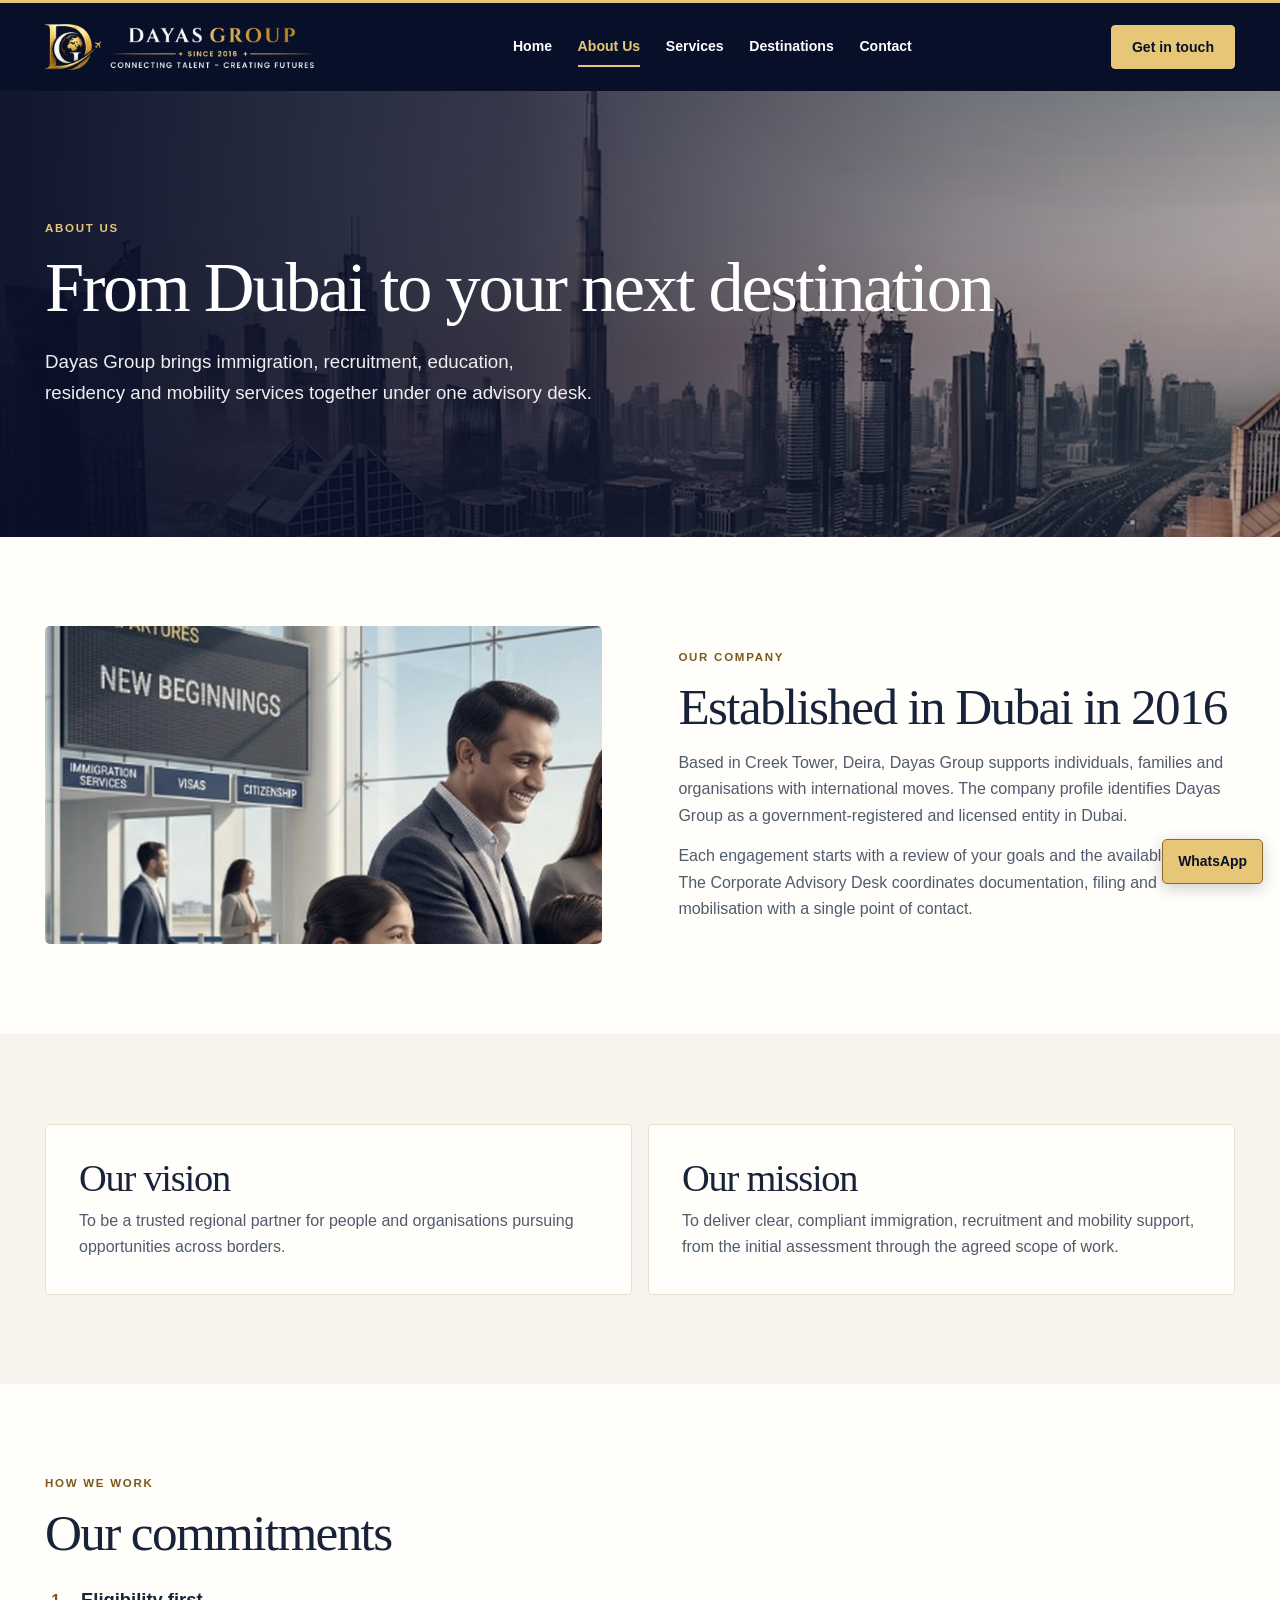
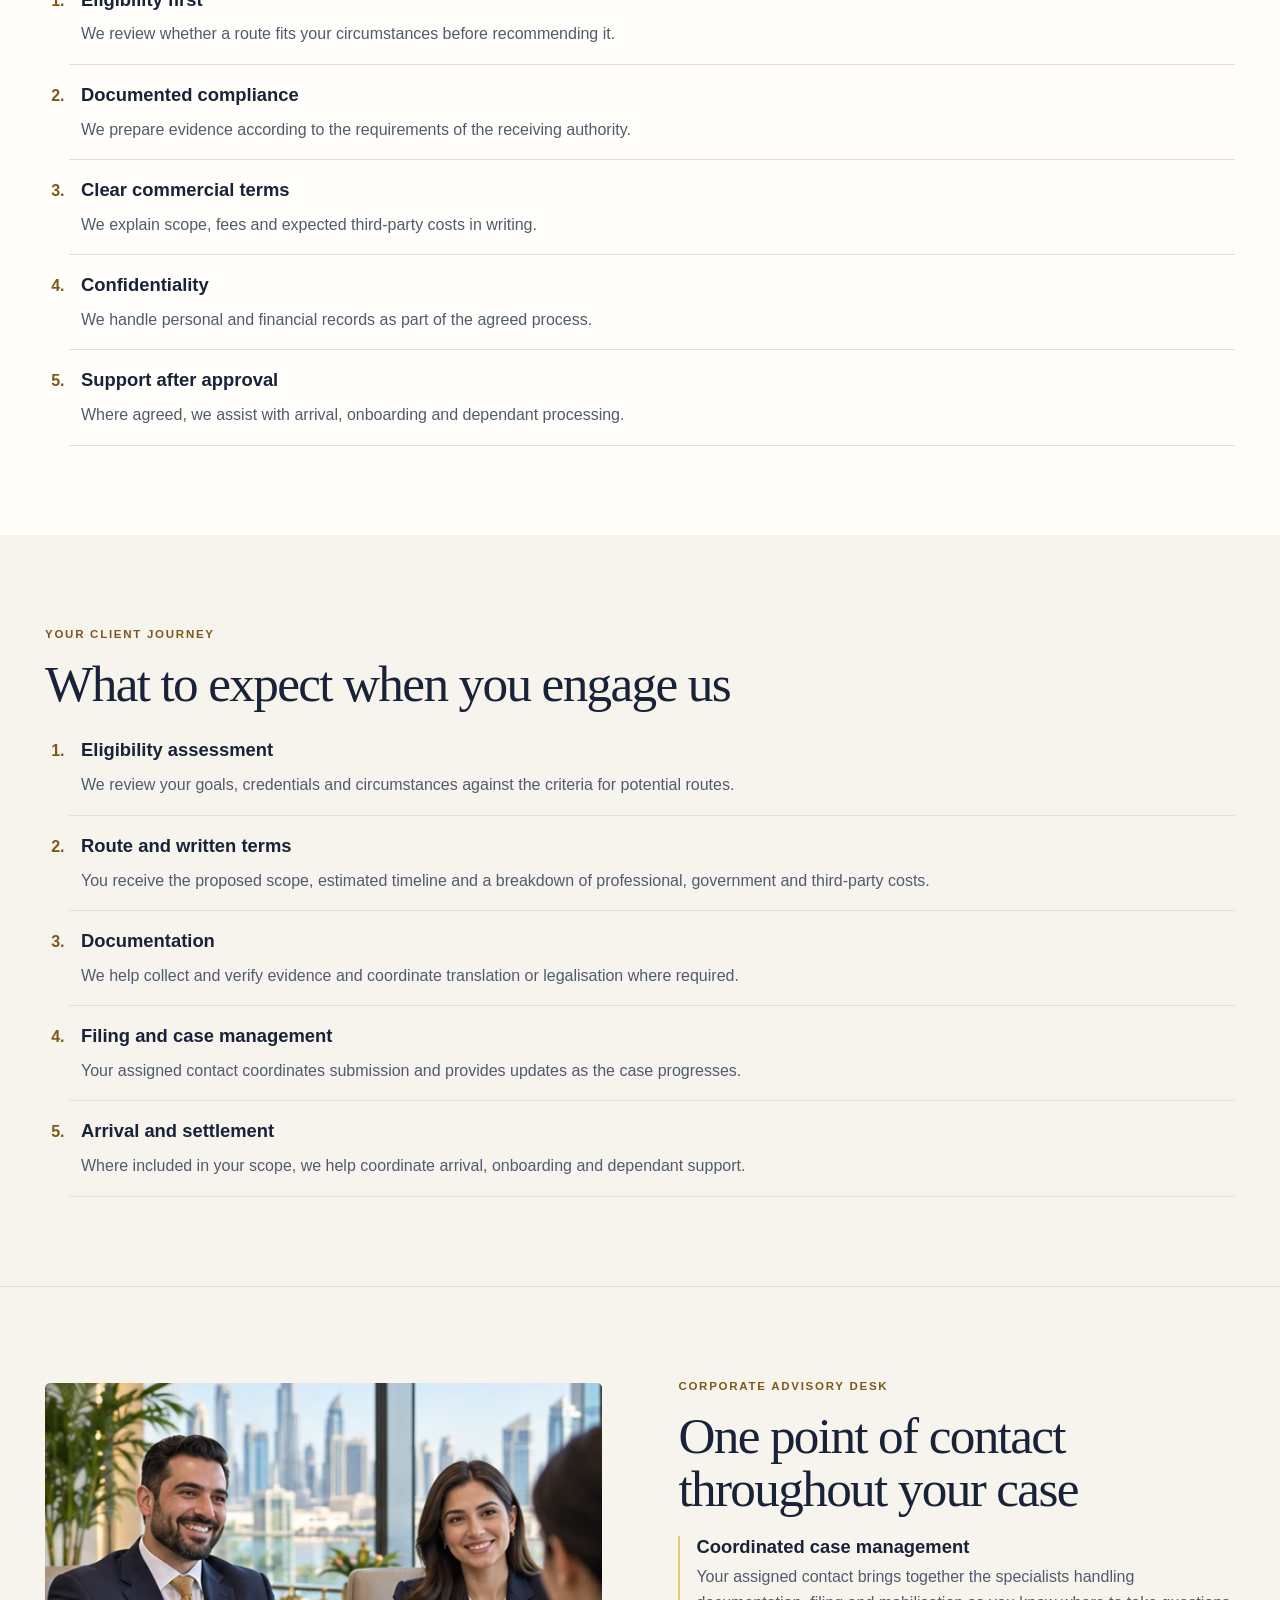
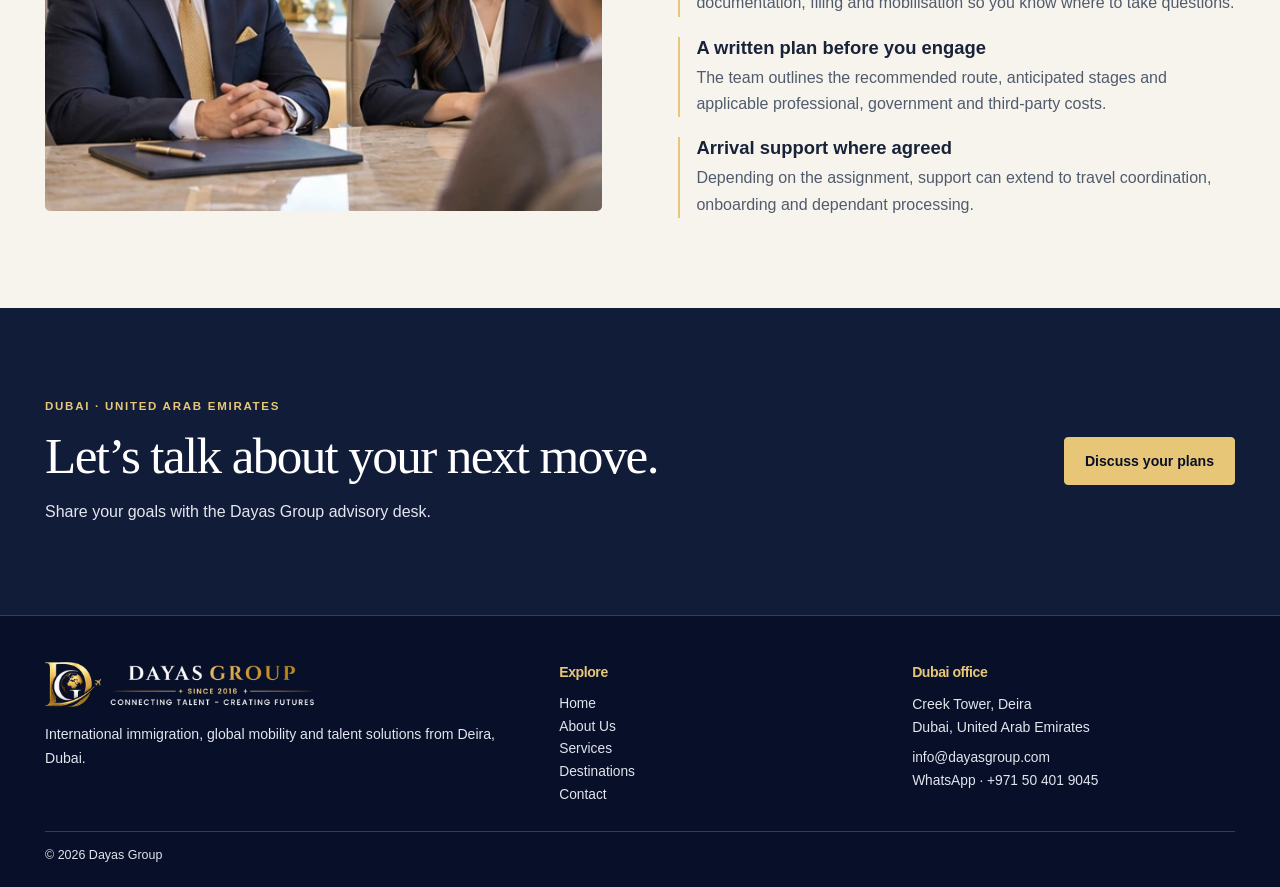
==== about.html @ 6173275f "Upload website files" ====
<!DOCTYPE html>
<html lang="en"><head><meta charset="utf-8"><meta name="viewport" content="width=device-width, initial-scale=1">
<title>About Us | Dayas Group</title><meta name="description" content="Learn about Dayas Group’s Dubai advisory desk, values and client journey.">
<meta name="theme-color" content="#080f28"><link rel="icon" href="assets/emblem.png"><link rel="stylesheet" href="styles.css"><script src="main.js" defer></script></head>
<body><a class="skip" href="#main">Skip to content</a>
<header class="header"><div class="wrap header-inner"><a class="brand" href="index.html"><img src="assets/logo.png" alt="Dayas Group" width="300" height="50"></a>
<button class="menu" type="button" aria-expanded="false" aria-controls="navigation">Menu</button>
<nav id="navigation" aria-label="Main navigation"><a href="index.html">Home</a><a href="about.html" aria-current="page">About Us</a><a href="services.html">Services</a><a href="destinations.html">Destinations</a><a href="contact.html">Contact</a></nav><a class="button header-cta" href="contact.html">Get in touch</a></div></header>
<main id="main"><section class="page-hero photo-dubai"><div class="wrap"><p class="eyebrow">About us</p><h1>From Dubai to your next destination</h1><p>Dayas Group brings immigration, recruitment, education, residency and mobility services together under one advisory desk.</p></div></section><section class="section "><div class="wrap"><div class="split"><img loading="lazy" src="assets/mobility.webp" alt="International travellers at an airport"><div><p class="eyebrow">Our company</p><h2>Established in Dubai in 2016</h2><p class="intro">Based in Creek Tower, Deira, Dayas Group supports individuals, families and organisations with international moves. The company profile identifies Dayas Group as a government-registered and licensed entity in Dubai.</p><p>Each engagement starts with a review of your goals and the available routes. The Corporate Advisory Desk coordinates documentation, filing and mobilisation with a single point of contact.</p></div></div></div></section><section class="section soft"><div class="wrap"><div class="two"><article><h2>Our vision</h2><p>To be a trusted regional partner for people and organisations pursuing opportunities across borders.</p></article><article><h2>Our mission</h2><p>To deliver clear, compliant immigration, recruitment and mobility support, from the initial assessment through the agreed scope of work.</p></article></div></div></section><section class="section "><div class="wrap"><p class="eyebrow">How we work</p><h2>Our commitments</h2><ol class="steps"><li><h3>Eligibility first</h3><p>We review whether a route fits your circumstances before recommending it.</p></li><li><h3>Documented compliance</h3><p>We prepare evidence according to the requirements of the receiving authority.</p></li><li><h3>Clear commercial terms</h3><p>We explain scope, fees and expected third-party costs in writing.</p></li><li><h3>Confidentiality</h3><p>We handle personal and financial records as part of the agreed process.</p></li><li><h3>Support after approval</h3><p>Where agreed, we assist with arrival, onboarding and dependant processing.</p></li></ol></div></section><section class="section soft"><div class="wrap"><p class="eyebrow">Your client journey</p><h2>What to expect when you engage us</h2><ol class="steps"><li><h3>Eligibility assessment</h3><p>We review your goals, credentials and circumstances against the criteria for potential routes.</p></li><li><h3>Route and written terms</h3><p>You receive the proposed scope, estimated timeline and a breakdown of professional, government and third-party costs.</p></li><li><h3>Documentation</h3><p>We help collect and verify evidence and coordinate translation or legalisation where required.</p></li><li><h3>Filing and case management</h3><p>Your assigned contact coordinates submission and provides updates as the case progresses.</p></li><li><h3>Arrival and settlement</h3><p>Where included in your scope, we help coordinate arrival, onboarding and dependant support.</p></li></ol></div></section><section class="section soft"><div class="wrap"><div class="split content-feature"><img src="assets/practice-advisory.webp" alt="Advisers meeting in a Dubai office" loading="lazy"><div><p class="eyebrow">Corporate Advisory Desk</p><h2>One point of contact throughout your case</h2><div class="feature-point"><h3>Coordinated case management</h3><p>Your assigned contact brings together the specialists handling documentation, filing and mobilisation so you know where to take questions.</p></div><div class="feature-point"><h3>A written plan before you engage</h3><p>The team outlines the recommended route, anticipated stages and applicable professional, government and third-party costs.</p></div><div class="feature-point"><h3>Arrival support where agreed</h3><p>Depending on the assignment, support can extend to travel coordination, onboarding and dependant processing.</p></div></div></div></div></section><section class="section dark"><div class="wrap"><div class="callout"><div><p class="eyebrow">Dubai · United Arab Emirates</p><h2>Let’s talk about your next move.</h2><p class="intro">Share your goals with the Dayas Group advisory desk.</p></div><a class="button" href="contact.html">Discuss your plans</a></div></div></section></main>
<footer class="footer"><div class="wrap"><div class="footer-grid"><div><a class="brand" href="index.html"><img src="assets/logo.png" alt="Dayas Group" width="300" height="50"></a><p>International immigration, global mobility and talent solutions from Deira, Dubai.</p></div><div><h2>Explore</h2><nav aria-label="Footer navigation"><a href="index.html">Home</a><a href="about.html" aria-current="page">About Us</a><a href="services.html">Services</a><a href="destinations.html">Destinations</a><a href="contact.html">Contact</a></nav></div><div><h2>Dubai office</h2><p>Creek Tower, Deira<br>Dubai, United Arab Emirates</p><a href="mailto:info@dayasgroup.com">info@dayasgroup.com</a><a href="https://wa.me/971504019045" target="_blank" rel="noopener">WhatsApp · +971 50 401 9045</a></div></div><div class="footer-end">© <span data-year>2026</span> Dayas Group</div></div></footer>
<aside class="quick" aria-label="Quick contact"><a class="quick-call" href="tel:+971504019045">Call now</a><a href="https://wa.me/971504019045" target="_blank" rel="noopener">WhatsApp</a></aside>
</body></html>
---- styles.css ----
:root {
  --navy: #080f28;
  --navy-light: #111c38;
  --gold: #e7c777;
  --gold-deep: #7c591b;
  --ink: #182238;
  --muted: #505b6d;
  --paper: #fffefa;
  --soft: #f7f4ed;
  --line: #e5dfd0;
  --max: 1190px;
}
* { box-sizing: border-box; }
[hidden] { display: none !important; }
html { scroll-behavior: smooth; }
body { margin: 0; color: var(--ink); background: var(--paper); font-family: "DM Sans", Arial, sans-serif; line-height: 1.65; }
img { display: block; max-width: 100%; }
a { color: inherit; }
button, input, select, textarea { font: inherit; }
button { cursor: pointer; }
:focus-visible { outline: 3px solid #b38430; outline-offset: 4px; }
.wrap { width: min(calc(100% - 64px), var(--max)); margin-inline: auto; }
.skip { position: fixed; z-index: 8; top: 8px; left: 8px; background: white; padding: 10px 16px; transform: translateY(-160%); }
.skip:focus { transform: none; }
.header { background: var(--navy); color: #fff; border-top: 3px solid var(--gold); position: relative; z-index: 3; }
.header-inner { display: flex; align-items: center; justify-content: space-between; gap: 22px; min-height: 88px; }
.brand { display: inline-block; }
.brand img { width: clamp(190px, 21vw, 270px); height: auto; }
.header nav { display: flex; gap: clamp(14px, 2vw, 30px); }
.header nav a { position: relative; text-decoration: none; font-size: .88rem; font-weight: 600; padding: 12px 0; white-space: nowrap; }
.header nav a:hover, .header nav a[aria-current] { color: var(--gold); }
.header nav a[aria-current]::after { content: ""; position: absolute; height: 2px; background: var(--gold); bottom: 4px; left: 0; right: 0; }
.menu { display: none; background: transparent; border: 1px solid #ffffff45; color: white; border-radius: 4px; padding: 8px 12px; }
.button { display: inline-flex; gap: 12px; justify-content: center; align-items: center; background: var(--gold); color: var(--navy); padding: 12px 20px; min-height: 48px; border: 1px solid var(--gold); border-radius: 4px; font-weight: 700; font-size: .88rem; text-decoration: none; line-height: 1.3; }
.button:hover { background: #f7dfa2; border-color: #f7dfa2; }
.button.outline { background: #080f2855; color: #fff; border-color: #ffffff85; }
.button.outline:hover { background: #080f28bb; }
.header-cta { white-space: nowrap; min-height: 42px; }
h1, h2, h3, p, figure { margin: 0; }
h1, h2 { font-family: "Cormorant Garamond", Georgia, serif; font-weight: 500; line-height: 1.05; letter-spacing: -.032em; }
h1, .hero h2 { font-size: clamp(3rem, 6vw, 6.1rem); }
h2 { font-size: clamp(2.1rem, 4vw, 3.65rem); }
h3 { line-height: 1.24; font-size: 1.15rem; }
p + p { margin-top: 14px; }
.eyebrow { color: var(--gold-deep); text-transform: uppercase; letter-spacing: .15em; font-weight: 800; font-size: .72rem; margin-bottom: 13px; }
.intro { color: var(--muted); max-width: 68ch; margin-top: 16px; }
.hero { position: relative; background: var(--navy); color: #fff; }
.photo-dubai { --photo: url("assets/dubai.webp"); }
.photo-study { --photo: url("assets/study.webp"); }
.photo-mobility { --photo: url("assets/mobility.webp"); }
.slide, .page-hero { background: linear-gradient(90deg,#080f28f5 2%,#080f28cb 40%,#080f2868 75%,#080f2838), var(--photo) center / cover no-repeat; }
.slide { min-height: clamp(530px, 47vw, 710px); display: flex; align-items: center; }
.hero-content { padding-block: 68px 105px; }
.hero em { color: #f2d98d; font-style: normal; }
.hero .eyebrow, .page-hero .eyebrow, .dark .eyebrow { color: var(--gold); }
.hero-copy, .page-hero p:last-child { color: #f0eef0; max-width: 53ch; margin-top: 22px; font-size: clamp(1rem, 1.5vw, 1.17rem); }
.actions { display: flex; flex-wrap: wrap; gap: 11px; margin-top: 29px; }
.slide-controls { position: absolute; bottom: 21px; left: 50%; transform: translateX(-50%); display: flex; align-items: center; gap: 16px; }
.dots { display: flex; gap: 4px; }
.dots button { width: 32px; height: 34px; display: grid; place-items: center; padding: 0; background: transparent; border: 0; }
.dots button::before { content: ""; width: 20px; height: 4px; background: #ffffff88; border-radius: 3px; }
.dots button[aria-current="true"]::before { background: var(--gold); }
.pause { color: white; background: #080f2880; border: 1px solid #ffffff55; border-radius: 3px; padding: 5px 10px; font-size: .78rem; }
.page-hero { color: white; padding-block: clamp(66px, 10vw, 135px); }
.page-hero h1 { max-width: 950px; font-size: clamp(2.85rem, 5.5vw, 5.3rem); }
.stats { background: var(--navy-light); color: white; border-bottom: 2px solid var(--gold); }
.stats .wrap { display: grid; grid-template-columns: repeat(4, 1fr); padding-block: 21px; }
.stats .wrap > div { padding: 7px 20px; border-right: 1px solid #e7c77735; text-align: center; }
.stats .wrap > div:last-child { border: 0; }
.stats strong, .stats span { display: block; }
.stats strong { font: 2.35rem/1.1 Georgia, serif; color: var(--gold); }
.stats span { margin-top: 6px; font-size: .82rem; }
.section { padding-block: clamp(48px, 7vw, 96px); }
.soft { background: var(--soft); }
.dark { color: white; background: var(--navy-light); }
.dark .intro { color: #e4e7ef; }
.practice-grid, .quote-grid, .region-grid, .two, .three { display: grid; gap: 16px; margin-top: 28px; }
.practice-grid { grid-template-columns: repeat(6, 1fr); }
.practice-card { grid-column: span 2; text-decoration: none; display: flex; flex-direction: column; min-height: 180px; }
.practice-card:nth-child(n+4) { grid-column: span 3; }
.practice-card, .region-grid article, .two article, .three article, figure, .enquiry { border: 1px solid var(--line); background: var(--paper); border-radius: 5px; padding: clamp(18px, 2.6vw, 33px); }
.practice-card:hover { border-color: #b38430; background: var(--soft); }
.practice-card p, .region-grid p, .two p, .three p, .steps p, .service-detail p { color: var(--muted); margin-top: 10px; }
.practice-card span { margin-top: auto; padding-top: 16px; }
.text-link, .practice-card span { color: var(--gold-deep); font-weight: 750; font-size: .9rem; text-underline-offset: 4px; }
.split, .faq-grid, .contact-grid, .callout, .service-detail { display: grid; grid-template-columns: 1fr 1fr; align-items: center; gap: clamp(24px, 6vw, 78px); }
.split img { width: 100%; aspect-ratio: 1.75; object-fit: cover; border-radius: 5px; }
.split .text-link, .split .button, .faq-grid .button { margin-top: 22px; display: inline-flex; }
.split p:not(.eyebrow) { color: var(--muted); }
.quote-grid, .three { grid-template-columns: repeat(3, 1fr); }
figure { border-top: 3px solid #b38430; }
blockquote { margin: 0; font: 1.3rem/1.5 Georgia, serif; }
figcaption { margin-top: 18px; color: var(--gold-deep); font-size: .8rem; font-weight: 700; }
.faq-grid { align-items: start; grid-template-columns: .85fr 1.15fr; }
details { border-bottom: 1px solid var(--line); }
details:first-child { border-top: 1px solid var(--line); }
summary { position: relative; list-style: none; cursor: pointer; font-weight: 700; padding: 16px 32px 16px 0; }
summary::-webkit-details-marker { display: none; }
summary::after { content: "+"; position: absolute; right: 6px; color: var(--gold-deep); }
details[open] summary::after { content: "−"; }
details p { color: var(--muted); padding-bottom: 17px; }
.callout { grid-template-columns: 1fr auto; }
.two { grid-template-columns: repeat(2, 1fr); margin-top: 0; }
.two h2 { font-size: clamp(1.8rem, 3vw, 2.5rem); }
.steps { padding-left: 24px; margin: 28px 0 0; display: grid; gap: 18px; }
.steps li { padding: 0 0 16px 12px; border-bottom: 1px solid var(--line); }
.steps li::marker { color: var(--gold-deep); font-weight: 800; }
.jump { display: flex; flex-wrap: wrap; gap: 9px; margin-bottom: 24px; }
.jump a { text-decoration: none; font-weight: 700; font-size: .86rem; padding: 8px 12px; background: var(--soft); border: 1px solid var(--line); border-radius: 4px; }
.jump a:hover { border-color: #b38430; }
.service-detail { border-top: 1px solid var(--line); padding: 30px 0; align-items: start; scroll-margin-top: 20px; }
.service-detail:last-child { border-bottom: 1px solid var(--line); }
.service-detail h2 { font-size: clamp(1.85rem, 3vw, 2.7rem); }
.service-detail ul { padding-left: 20px; }
.region-grid { grid-template-columns: repeat(4, 1fr); }
.contact-grid { grid-template-columns: .85fr 1.15fr; align-items: start; }
address { display: grid; gap: 5px; font-style: normal; margin: 20px 0; overflow-wrap: anywhere; }
address strong:not(:first-child) { margin-top: 10px; }
.enquiry h2 { font-size: clamp(1.8rem, 3vw, 2.5rem); }
.enquiry p { margin-top: 12px; color: var(--muted); }
.enquiry label { display: block; font-weight: 700; font-size: .9rem; margin-top: 14px; min-width: 0; }
.enquiry input, .enquiry textarea, .enquiry select { display: block; width: 100%; margin-top: 5px; padding: 9px 11px; background: white; color: var(--ink); border: 1px solid #aca89e; border-radius: 4px; }
.enquiry textarea { resize: vertical; }
.enquiry button { margin-top: 16px; }
.form-row { display: grid; grid-template-columns: 1fr 1fr; gap: 12px; }
.footer { padding: 46px 0 22px; background: var(--navy); color: #e1e5ee; border-top: 1px solid #e7c77740; }
.footer-grid { display: grid; grid-template-columns: 1.5fr 1fr 1fr; gap: 30px; }
.footer h2 { font: 700 .88rem/1.5 Arial, sans-serif; color: var(--gold); margin-bottom: 10px; }
.footer a:not(.brand) { display: block; font-size: .86rem; text-decoration: none; overflow-wrap: anywhere; }
.footer a:hover { color: var(--gold); }
.footer p { font-size: .88rem; margin: 8px 0; }
.footer-end { margin-top: 24px; padding-top: 13px; border-top: 1px solid #ffffff30; font-size: .78rem; }
.quick { display: flex; gap: 8px; position: fixed; z-index: 4; right: 17px; bottom: max(16px, env(safe-area-inset-bottom)); }
.quick a { padding: 10px 15px; min-height: 44px; background: var(--gold); border: 1px solid #8b682b; color: var(--navy); border-radius: 5px; box-shadow: 0 4px 16px #080f2833; text-decoration: none; font-size: .87rem; font-weight: 800; white-space: nowrap; }
.quick .quick-call { display: none; background: var(--navy); color: white; }
@media (max-width: 1024px) {
  body { padding-bottom: 73px; background: var(--navy); }
  main { background: var(--paper); }
  .header-cta { display: none; }
  .quick .quick-call { display: inline-flex; align-items: center; }
  .region-grid { grid-template-columns: repeat(2, 1fr); }
}
@media (max-width: 760px) {
  .wrap { width: calc(100% - 36px); }
  .header-inner { min-height: 72px; flex-wrap: wrap; }
  .header nav { width: 100%; flex-wrap: wrap; gap: 8px 18px; }
  .js .menu { display: block; }
  .js .header nav { display: none; position: absolute; inset: 100% 0 auto; padding: 10px 18px 17px; background: var(--navy); border-bottom: 1px solid var(--gold); }
  .js .header nav.open { display: grid; }
  .header nav a { padding: 9px 6px; }
  .header nav a[aria-current]::after { right: auto; width: 30px; left: 6px; }
  .slide, .page-hero { background-image: linear-gradient(90deg,#080f28ee,#080f28a0), var(--photo); }
  .slide { min-height: 505px; }
  .stats .wrap { grid-template-columns: repeat(2, 1fr); gap: 13px 0; }
  .stats .wrap > div:nth-child(2) { border: 0; }
  .practice-grid, .quote-grid, .two, .three, .split, .faq-grid, .contact-grid, .service-detail, .callout { grid-template-columns: 1fr; }
  .practice-card, .practice-card:nth-child(n+4) { grid-column: auto; min-height: 0; }
  .callout .button { justify-self: start; }
  .footer-grid { grid-template-columns: 1fr 1fr; }
  .footer-grid > :first-child { grid-column: 1 / -1; }
}
@media (max-width: 380px) {
  .form-row, .region-grid { grid-template-columns: 1fr; }
  .actions { gap: 8px; }
  .actions .button { padding-inline: 12px; }
}
@media (prefers-reduced-motion: reduce) { html { scroll-behavior: auto; } }

/* Photo-led practice grids */
.practice-grid { gap: clamp(14px, 2vw, 25px); margin-top: 34px; }
.practice-card {
  padding: 0;
  overflow: hidden;
  box-shadow: 0 7px 22px #080f280b;
  transition: box-shadow .2s ease, border-color .2s ease;
}
.practice-card:hover { box-shadow: 0 12px 28px #080f281a; }
.practice-card > img, .service-detail > img { width: 100%; object-fit: cover; aspect-ratio: 2 / 1; }
.practice-card:nth-child(n+4) > img { aspect-ratio: 2.55 / 1; }
.practice-body {
  flex: 1;
  display: flex;
  flex-direction: column;
  padding: clamp(18px, 2.4vw, 30px);
  border-top: 3px solid var(--gold);
}
.practice-body h3 {
  font: 500 clamp(1.4rem, 2.1vw, 1.85rem)/1.15 Georgia, serif;
  letter-spacing: -.025em;
}
.practice-body span { display: flex; align-items: center; gap: 12px; }
.practice-body span::after {
  content: "";
  width: 7px;
  height: 7px;
  border-top: 1px solid currentColor;
  border-right: 1px solid currentColor;
  transform: rotate(45deg);
}
.service-list { display: grid; grid-template-columns: repeat(2, minmax(0, 1fr)); gap: clamp(15px, 2vw, 26px); }
.service-detail, .service-detail:last-child {
  display: flex;
  flex-direction: column;
  align-items: stretch;
  gap: 0;
  padding: 0;
  overflow: hidden;
  border: 1px solid var(--line);
  border-radius: 6px;
  background: var(--paper);
  box-shadow: 0 7px 24px #080f280c;
}
.service-body { display: flex; flex-direction: column; gap: 22px; padding: clamp(18px, 2.8vw, 34px); border-top: 3px solid var(--gold); flex: 1; }
.service-body > :last-child { margin-top: auto; padding-top: 16px; border-top: 1px solid var(--line); }
.service-body li::marker { color: var(--gold-deep); }
.service-detail:target { border-color: #b38430; box-shadow: 0 0 0 2px #e7c77766; }
.feature-point { margin-top: 20px; padding-left: 16px; border-left: 2px solid var(--gold); }
.feature-point p { margin-top: 5px; }
.content-feature img { aspect-ratio: 1.3; }
.editorial-grid article { border-top: 3px solid var(--gold); }
main > .soft + .soft { border-top: 1px solid var(--line); }
@media (max-width: 760px) {
  .service-list { grid-template-columns: 1fr; }
  .practice-card:nth-child(n+4) > img { aspect-ratio: 2 / 1; }
}
@media (prefers-reduced-motion: reduce) { .practice-card { transition: none; } }

/* Destination photography */
.region-grid article {
  padding: 0;
  overflow: hidden;
  box-shadow: 0 7px 22px #080f280b;
}
.region-grid img {
  width: 100%;
  height: auto;
  aspect-ratio: 4 / 3;
  object-fit: cover;
  object-position: center 25%;
}
.region-body {
  padding: clamp(14px, 2vw, 26px);
  border-top: 3px solid var(--gold);
}
.region-body h3 {
  font: 500 clamp(1.25rem, 2vw, 1.65rem)/1.12 Georgia, serif;
}
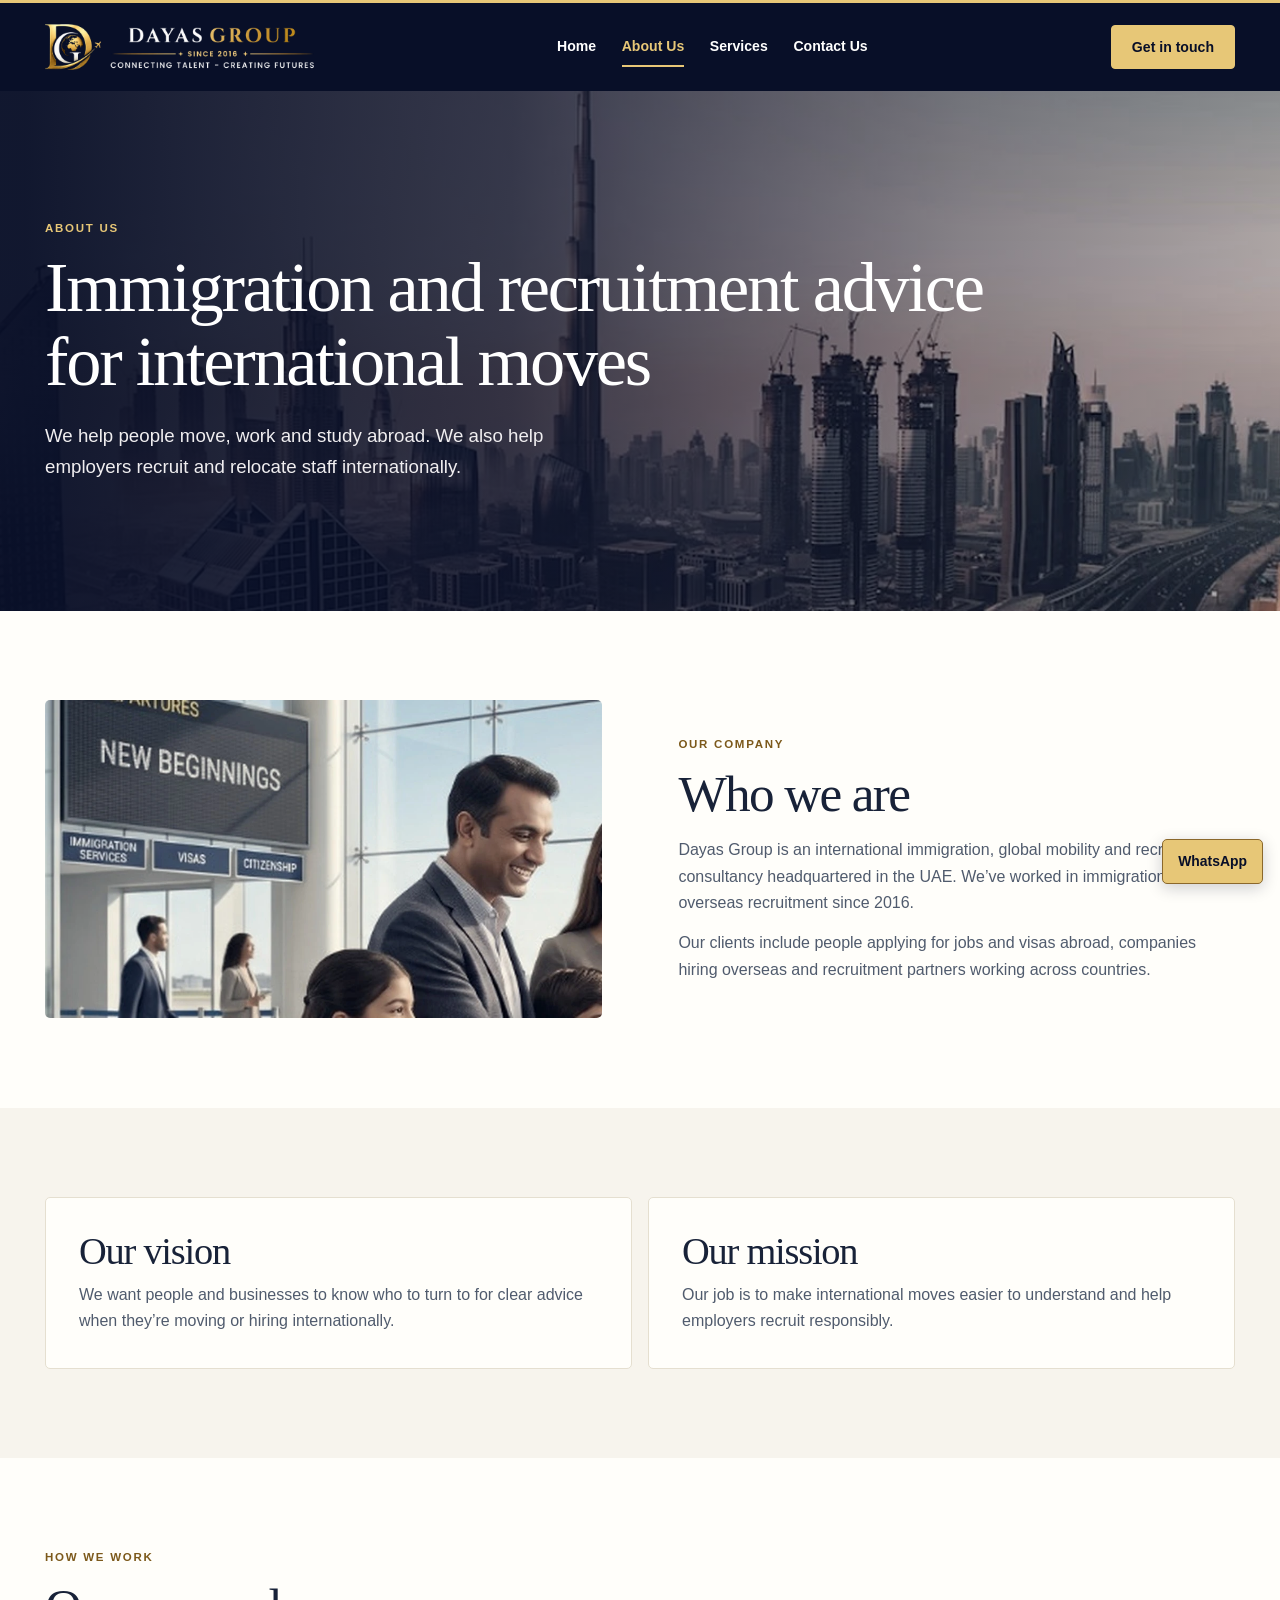
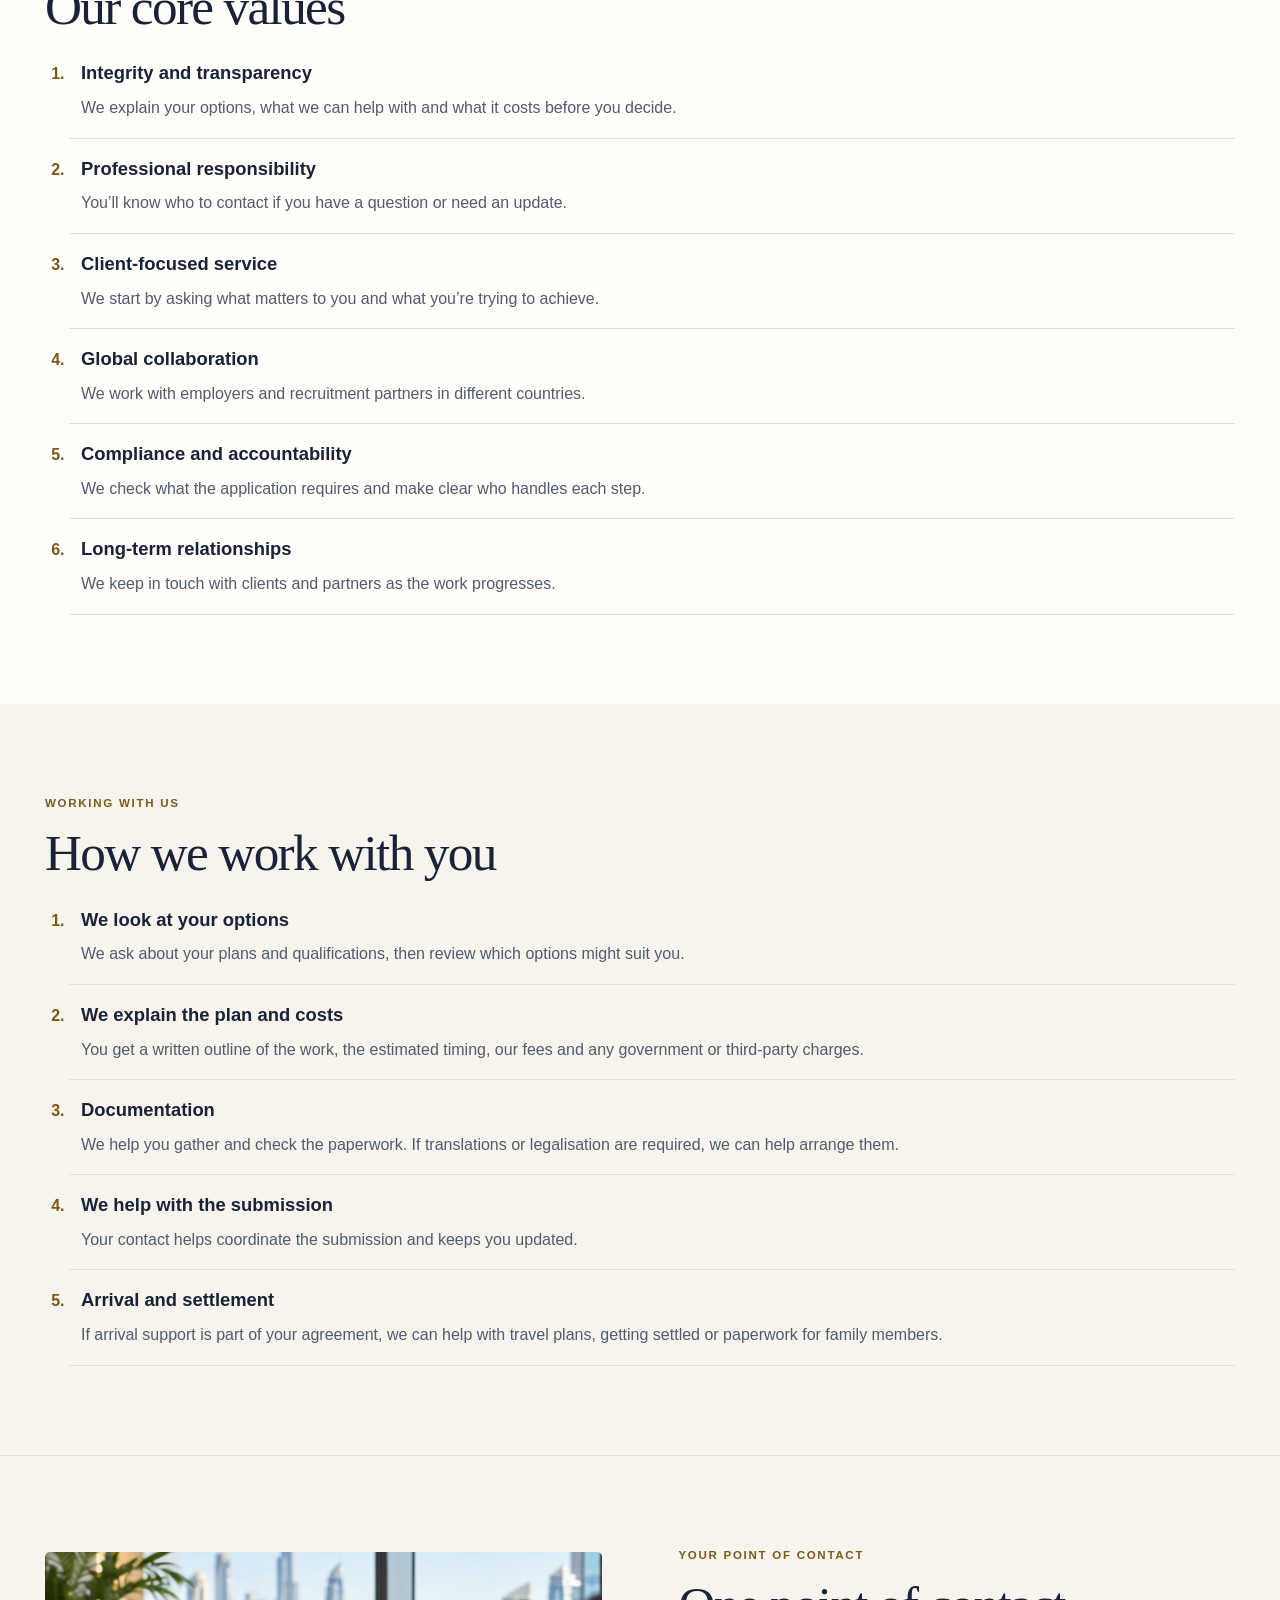
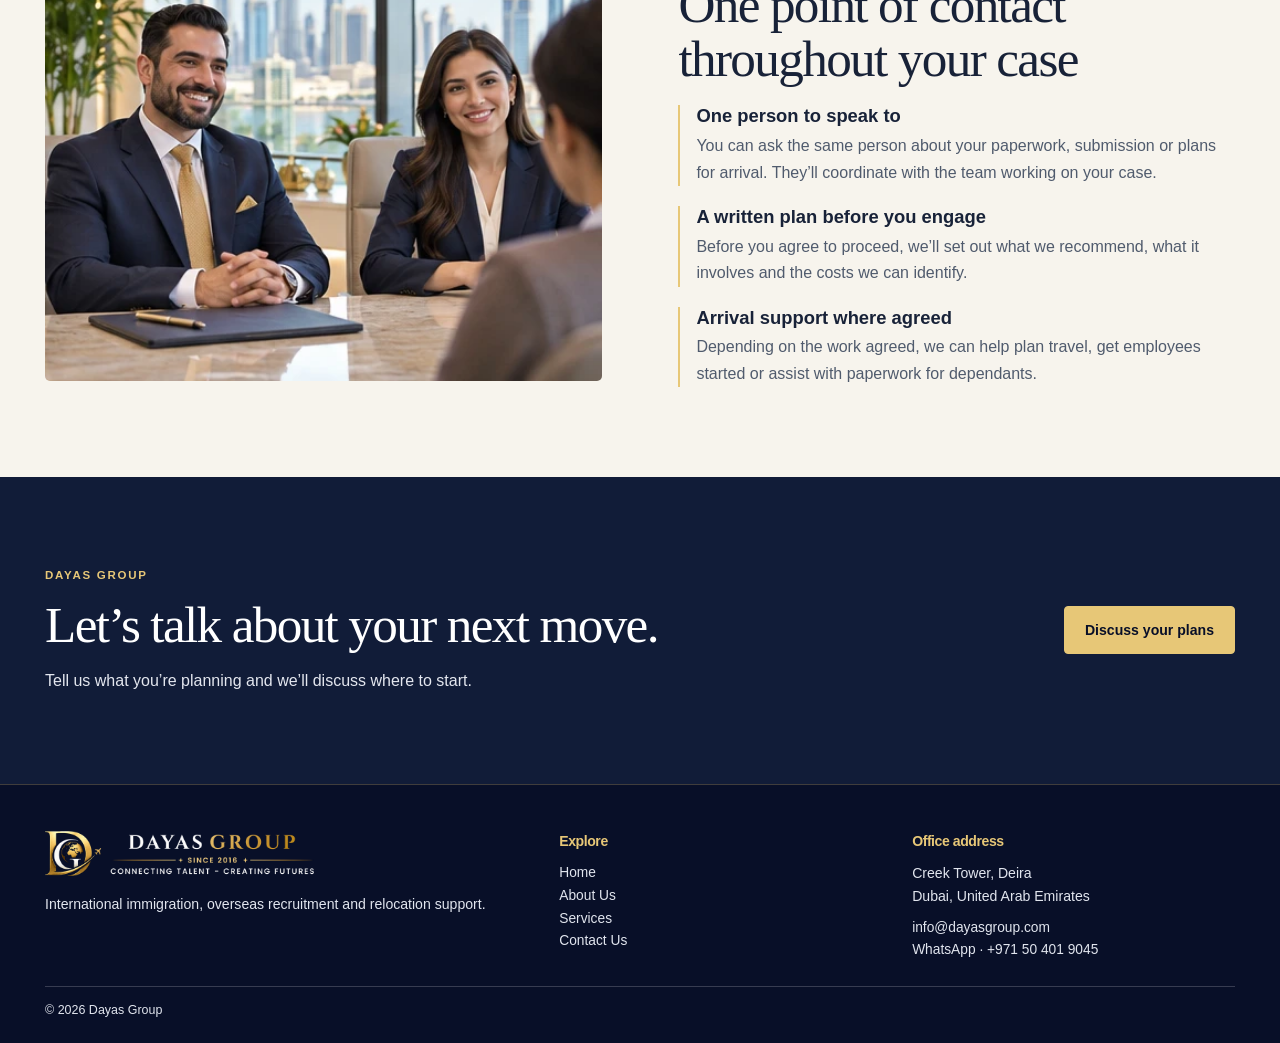
==== commit 0ae9a86d: "Upload website files" ====
--- a/about.html
+++ b/about.html
@@ -1,12 +1,12 @@
-<!DOCTYPE html>
+<!doctype html>
 <html lang="en"><head><meta charset="utf-8"><meta name="viewport" content="width=device-width, initial-scale=1">
-<title>About Us | Dayas Group</title><meta name="description" content="Learn about Dayas Group’s Dubai advisory desk, values and client journey.">
-<meta name="theme-color" content="#080f28"><link rel="icon" href="assets/emblem.png"><link rel="stylesheet" href="styles.css"><script src="main.js" defer></script></head>
+<title>About Our Immigration &amp; Recruitment Consultancy | Dayas Group</title><meta name="description" content="Get to know Dayas Group, a UAE-based consultancy with experience in immigration and overseas recruitment since 2016.">
+<meta name="theme-color" content="#080f28"><link rel="icon" href="assets/emblem.png"><link rel="stylesheet" href="styles.css"><script src="main.js" defer></script><meta property="og:type" content="website"><meta property="og:title" content="About Our Immigration &amp; Recruitment Consultancy | Dayas Group"><meta property="og:description" content="Get to know Dayas Group, a UAE-based consultancy with experience in immigration and overseas recruitment since 2016."><meta property="og:site_name" content="Dayas Group"><link rel="canonical" href="https://www.dayasgroup.com/about.html"><meta property="og:url" content="https://www.dayasgroup.com/about.html"><meta property="og:image" content="https://www.dayasgroup.com/assets/dayas-social.jpg"><meta property="og:image:width" content="1200"><meta property="og:image:height" content="630"><meta property="og:image:alt" content="Illustration of an immigration consultation"><meta property="og:locale" content="en_AE"><meta name="robots" content="index, follow, max-image-preview:large"><meta name="twitter:card" content="summary_large_image"><meta name="twitter:title" content="About Our Immigration &amp; Recruitment Consultancy | Dayas Group"><meta name="twitter:description" content="Get to know Dayas Group, a UAE-based consultancy with experience in immigration and overseas recruitment since 2016."><meta name="twitter:image" content="https://www.dayasgroup.com/assets/dayas-social.jpg"><meta name="twitter:image:alt" content="Illustration of an immigration consultation"><script type="application/ld+json">{"@context": "https://schema.org", "@graph": [{"@type": "Organization", "@id": "https://www.dayasgroup.com/#organization", "name": "Dayas Group", "url": "https://www.dayasgroup.com/", "logo": "https://www.dayasgroup.com/assets/logo.png", "telephone": "+971504019045", "email": "info@dayasgroup.com", "address": {"@type": "PostalAddress", "streetAddress": "Creek Tower, Deira", "addressLocality": "Dubai", "addressCountry": "AE"}}, {"@type": "WebSite", "@id": "https://www.dayasgroup.com/#website", "name": "Dayas Group", "url": "https://www.dayasgroup.com/", "publisher": {"@id": "https://www.dayasgroup.com/#organization"}, "inLanguage": "en"}, {"@type": "AboutPage", "@id": "https://www.dayasgroup.com/about.html#webpage", "url": "https://www.dayasgroup.com/about.html", "name": "About Our Immigration & Recruitment Consultancy | Dayas Group", "description": "Get to know Dayas Group, a UAE-based consultancy with experience in immigration and overseas recruitment since 2016.", "isPartOf": {"@id": "https://www.dayasgroup.com/#website"}, "about": {"@id": "https://www.dayasgroup.com/#organization"}, "inLanguage": "en"}]}</script></head>
 <body><a class="skip" href="#main">Skip to content</a>
 <header class="header"><div class="wrap header-inner"><a class="brand" href="index.html"><img src="assets/logo.png" alt="Dayas Group" width="300" height="50"></a>
 <button class="menu" type="button" aria-expanded="false" aria-controls="navigation">Menu</button>
-<nav id="navigation" aria-label="Main navigation"><a href="index.html">Home</a><a href="about.html" aria-current="page">About Us</a><a href="services.html">Services</a><a href="destinations.html">Destinations</a><a href="contact.html">Contact</a></nav><a class="button header-cta" href="contact.html">Get in touch</a></div></header>
-<main id="main"><section class="page-hero photo-dubai"><div class="wrap"><p class="eyebrow">About us</p><h1>From Dubai to your next destination</h1><p>Dayas Group brings immigration, recruitment, education, residency and mobility services together under one advisory desk.</p></div></section><section class="section "><div class="wrap"><div class="split"><img loading="lazy" src="assets/mobility.webp" alt="International travellers at an airport"><div><p class="eyebrow">Our company</p><h2>Established in Dubai in 2016</h2><p class="intro">Based in Creek Tower, Deira, Dayas Group supports individuals, families and organisations with international moves. The company profile identifies Dayas Group as a government-registered and licensed entity in Dubai.</p><p>Each engagement starts with a review of your goals and the available routes. The Corporate Advisory Desk coordinates documentation, filing and mobilisation with a single point of contact.</p></div></div></div></section><section class="section soft"><div class="wrap"><div class="two"><article><h2>Our vision</h2><p>To be a trusted regional partner for people and organisations pursuing opportunities across borders.</p></article><article><h2>Our mission</h2><p>To deliver clear, compliant immigration, recruitment and mobility support, from the initial assessment through the agreed scope of work.</p></article></div></div></section><section class="section "><div class="wrap"><p class="eyebrow">How we work</p><h2>Our commitments</h2><ol class="steps"><li><h3>Eligibility first</h3><p>We review whether a route fits your circumstances before recommending it.</p></li><li><h3>Documented compliance</h3><p>We prepare evidence according to the requirements of the receiving authority.</p></li><li><h3>Clear commercial terms</h3><p>We explain scope, fees and expected third-party costs in writing.</p></li><li><h3>Confidentiality</h3><p>We handle personal and financial records as part of the agreed process.</p></li><li><h3>Support after approval</h3><p>Where agreed, we assist with arrival, onboarding and dependant processing.</p></li></ol></div></section><section class="section soft"><div class="wrap"><p class="eyebrow">Your client journey</p><h2>What to expect when you engage us</h2><ol class="steps"><li><h3>Eligibility assessment</h3><p>We review your goals, credentials and circumstances against the criteria for potential routes.</p></li><li><h3>Route and written terms</h3><p>You receive the proposed scope, estimated timeline and a breakdown of professional, government and third-party costs.</p></li><li><h3>Documentation</h3><p>We help collect and verify evidence and coordinate translation or legalisation where required.</p></li><li><h3>Filing and case management</h3><p>Your assigned contact coordinates submission and provides updates as the case progresses.</p></li><li><h3>Arrival and settlement</h3><p>Where included in your scope, we help coordinate arrival, onboarding and dependant support.</p></li></ol></div></section><section class="section soft"><div class="wrap"><div class="split content-feature"><img src="assets/practice-advisory.webp" alt="Advisers meeting in a Dubai office" loading="lazy"><div><p class="eyebrow">Corporate Advisory Desk</p><h2>One point of contact throughout your case</h2><div class="feature-point"><h3>Coordinated case management</h3><p>Your assigned contact brings together the specialists handling documentation, filing and mobilisation so you know where to take questions.</p></div><div class="feature-point"><h3>A written plan before you engage</h3><p>The team outlines the recommended route, anticipated stages and applicable professional, government and third-party costs.</p></div><div class="feature-point"><h3>Arrival support where agreed</h3><p>Depending on the assignment, support can extend to travel coordination, onboarding and dependant processing.</p></div></div></div></div></section><section class="section dark"><div class="wrap"><div class="callout"><div><p class="eyebrow">Dubai · United Arab Emirates</p><h2>Let’s talk about your next move.</h2><p class="intro">Share your goals with the Dayas Group advisory desk.</p></div><a class="button" href="contact.html">Discuss your plans</a></div></div></section></main>
-<footer class="footer"><div class="wrap"><div class="footer-grid"><div><a class="brand" href="index.html"><img src="assets/logo.png" alt="Dayas Group" width="300" height="50"></a><p>International immigration, global mobility and talent solutions from Deira, Dubai.</p></div><div><h2>Explore</h2><nav aria-label="Footer navigation"><a href="index.html">Home</a><a href="about.html" aria-current="page">About Us</a><a href="services.html">Services</a><a href="destinations.html">Destinations</a><a href="contact.html">Contact</a></nav></div><div><h2>Dubai office</h2><p>Creek Tower, Deira<br>Dubai, United Arab Emirates</p><a href="mailto:info@dayasgroup.com">info@dayasgroup.com</a><a href="https://wa.me/971504019045" target="_blank" rel="noopener">WhatsApp · +971 50 401 9045</a></div></div><div class="footer-end">© <span data-year>2026</span> Dayas Group</div></div></footer>
+<nav id="navigation" aria-label="Main navigation"><a href="index.html">Home</a><a href="about.html" aria-current="page">About Us</a><a href="services.html">Services</a><a href="contact.html">Contact Us</a></nav><a class="button header-cta" href="contact.html">Get in touch</a></div></header>
+<main id="main"><section class="page-hero photo-skyline"><div class="wrap"><p class="eyebrow">About us</p><h1>Immigration and recruitment advice for international moves</h1><p>We help people move, work and study abroad. We also help employers recruit and relocate staff internationally.</p></div></section><section class="section "><div class="wrap"><div class="split"><img loading="lazy" src="assets/mobility.webp" alt="International travellers at an airport"><div><p class="eyebrow">Our company</p><h2>Who we are</h2><p class="intro">Dayas Group is an international immigration, global mobility and recruitment consultancy headquartered in the UAE. We’ve worked in immigration and overseas recruitment since 2016.</p><p>Our clients include people applying for jobs and visas abroad, companies hiring overseas and recruitment partners working across countries.</p></div></div></div></section><section class="section soft"><div class="wrap"><div class="two"><article><h2>Our vision</h2><p>We want people and businesses to know who to turn to for clear advice when they’re moving or hiring internationally.</p></article><article><h2>Our mission</h2><p>Our job is to make international moves easier to understand and help employers recruit responsibly.</p></article></div></div></section><section class="section "><div class="wrap"><p class="eyebrow">How we work</p><h2>Our core values</h2><ol class="steps"><li><h3>Integrity and transparency</h3><p>We explain your options, what we can help with and what it costs before you decide.</p></li><li><h3>Professional responsibility</h3><p>You’ll know who to contact if you have a question or need an update.</p></li><li><h3>Client-focused service</h3><p>We start by asking what matters to you and what you’re trying to achieve.</p></li><li><h3>Global collaboration</h3><p>We work with employers and recruitment partners in different countries.</p></li><li><h3>Compliance and accountability</h3><p>We check what the application requires and make clear who handles each step.</p></li><li><h3>Long-term relationships</h3><p>We keep in touch with clients and partners as the work progresses.</p></li></ol></div></section><section class="section soft"><div class="wrap"><p class="eyebrow">Working with us</p><h2>How we work with you</h2><ol class="steps"><li><h3>We look at your options</h3><p>We ask about your plans and qualifications, then review which options might suit you.</p></li><li><h3>We explain the plan and costs</h3><p>You get a written outline of the work, the estimated timing, our fees and any government or third-party charges.</p></li><li><h3>Documentation</h3><p>We help you gather and check the paperwork. If translations or legalisation are required, we can help arrange them.</p></li><li><h3>We help with the submission</h3><p>Your contact helps coordinate the submission and keeps you updated.</p></li><li><h3>Arrival and settlement</h3><p>If arrival support is part of your agreement, we can help with travel plans, getting settled or paperwork for family members.</p></li></ol></div></section><section class="section soft"><div class="wrap"><div class="split content-feature"><img src="assets/practice-advisory.webp" alt="Advisers meeting in an office" loading="lazy"><div><p class="eyebrow">Your point of contact</p><h2>One point of contact throughout your case</h2><div class="feature-point"><h3>One person to speak to</h3><p>You can ask the same person about your paperwork, submission or plans for arrival. They’ll coordinate with the team working on your case.</p></div><div class="feature-point"><h3>A written plan before you engage</h3><p>Before you agree to proceed, we’ll set out what we recommend, what it involves and the costs we can identify.</p></div><div class="feature-point"><h3>Arrival support where agreed</h3><p>Depending on the work agreed, we can help plan travel, get employees started or assist with paperwork for dependants.</p></div></div></div></div></section><section class="section dark"><div class="wrap"><div class="callout"><div><p class="eyebrow">Dayas Group</p><h2>Let’s talk about your next move.</h2><p class="intro">Tell us what you’re planning and we’ll discuss where to start.</p></div><a class="button" href="contact.html">Discuss your plans</a></div></div></section></main>
+<footer class="footer"><div class="wrap"><div class="footer-grid"><div><a class="brand" href="index.html"><img src="assets/logo.png" alt="Dayas Group" width="300" height="50"></a><p>International immigration, overseas recruitment and relocation support.</p></div><div><h2>Explore</h2><nav aria-label="Footer navigation"><a href="index.html">Home</a><a href="about.html" aria-current="page">About Us</a><a href="services.html">Services</a><a href="contact.html">Contact Us</a></nav></div><div><h2>Office address</h2><p>Creek Tower, Deira<br>Dubai, United Arab Emirates</p><a href="mailto:info@dayasgroup.com">info@dayasgroup.com</a><a href="https://wa.me/971504019045" target="_blank" rel="noopener">WhatsApp · +971 50 401 9045</a></div></div><div class="footer-end">© <span data-year="">2026</span> Dayas Group</div></div></footer>
 <aside class="quick" aria-label="Quick contact"><a class="quick-call" href="tel:+971504019045">Call now</a><a href="https://wa.me/971504019045" target="_blank" rel="noopener">WhatsApp</a></aside>
 </body></html>
--- a/styles.css
+++ b/styles.css
@@ -45,7 +45,7 @@
 .eyebrow { color: var(--gold-deep); text-transform: uppercase; letter-spacing: .15em; font-weight: 800; font-size: .72rem; margin-bottom: 13px; }
 .intro { color: var(--muted); max-width: 68ch; margin-top: 16px; }
 .hero { position: relative; background: var(--navy); color: #fff; }
-.photo-dubai { --photo: url("assets/dubai.webp"); }
+.photo-skyline { --photo: url("assets/dubai.webp"); }
 .photo-study { --photo: url("assets/study.webp"); }
 .photo-mobility { --photo: url("assets/mobility.webp"); }
 .slide, .page-hero { background: linear-gradient(90deg,#080f28f5 2%,#080f28cb 40%,#080f2868 75%,#080f2838), var(--photo) center / cover no-repeat; }
@@ -175,8 +175,6 @@
   transition: box-shadow .2s ease, border-color .2s ease;
 }
 .practice-card:hover { box-shadow: 0 12px 28px #080f281a; }
-.practice-card > img, .service-detail > img { width: 100%; object-fit: cover; aspect-ratio: 2 / 1; }
-.practice-card:nth-child(n+4) > img { aspect-ratio: 2.55 / 1; }
 .practice-body {
   flex: 1;
   display: flex;
@@ -221,7 +219,6 @@
 main > .soft + .soft { border-top: 1px solid var(--line); }
 @media (max-width: 760px) {
   .service-list { grid-template-columns: 1fr; }
-  .practice-card:nth-child(n+4) > img { aspect-ratio: 2 / 1; }
 }
 @media (prefers-reduced-motion: reduce) { .practice-card { transition: none; } }
 
@@ -245,3 +242,25 @@
 .region-body h3 {
   font: 500 clamp(1.25rem, 2vw, 1.65rem)/1.12 Georgia, serif;
 }
+
+/* Dayas Group content update */
+.commitment h2 { max-width: 25ch; }
+.hero .actions { max-width: 680px; }
+.service-list .service-detail:last-child { grid-column: 1 / -1; display: grid; grid-template-columns: 1fr 1fr; }
+.service-list .service-detail:last-child .service-body { border-top: 0; border-left: 3px solid var(--gold); }
+@media (max-width: 760px) {
+  .service-list .service-detail:last-child { display: flex; }
+  .service-list .service-detail:last-child .service-body { border-left: 0; border-top: 3px solid var(--gold); }
+}
+
+/* Display each image at its original proportions. */
+.practice-card > img, .service-detail > img {
+  width: 100%;
+  height: auto;
+  align-self: start;
+}
+.service-list .service-detail:last-child > img { align-self: center; }
+@media (min-width: 761px) {
+  .practice-card:nth-child(4) { grid-column: 2 / span 2; }
+  .practice-card:nth-child(5) { grid-column: 4 / span 2; }
+}
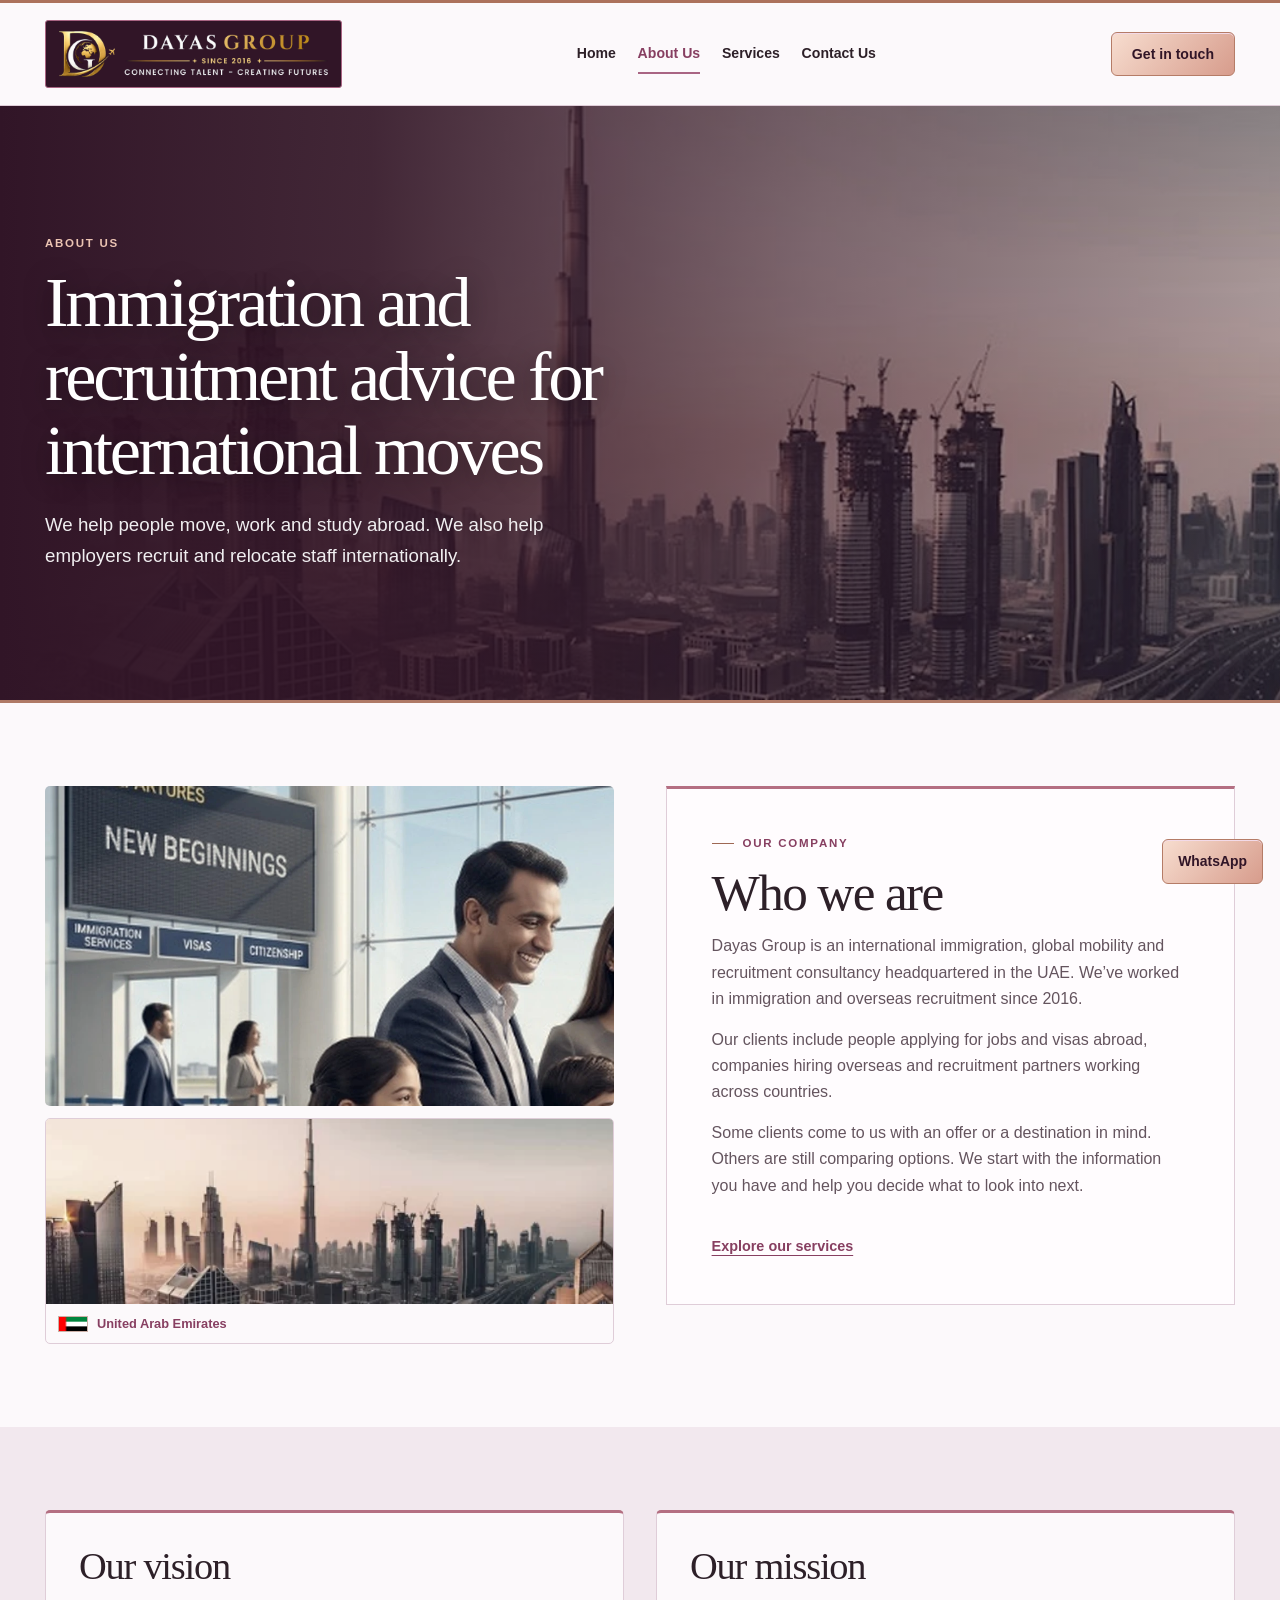
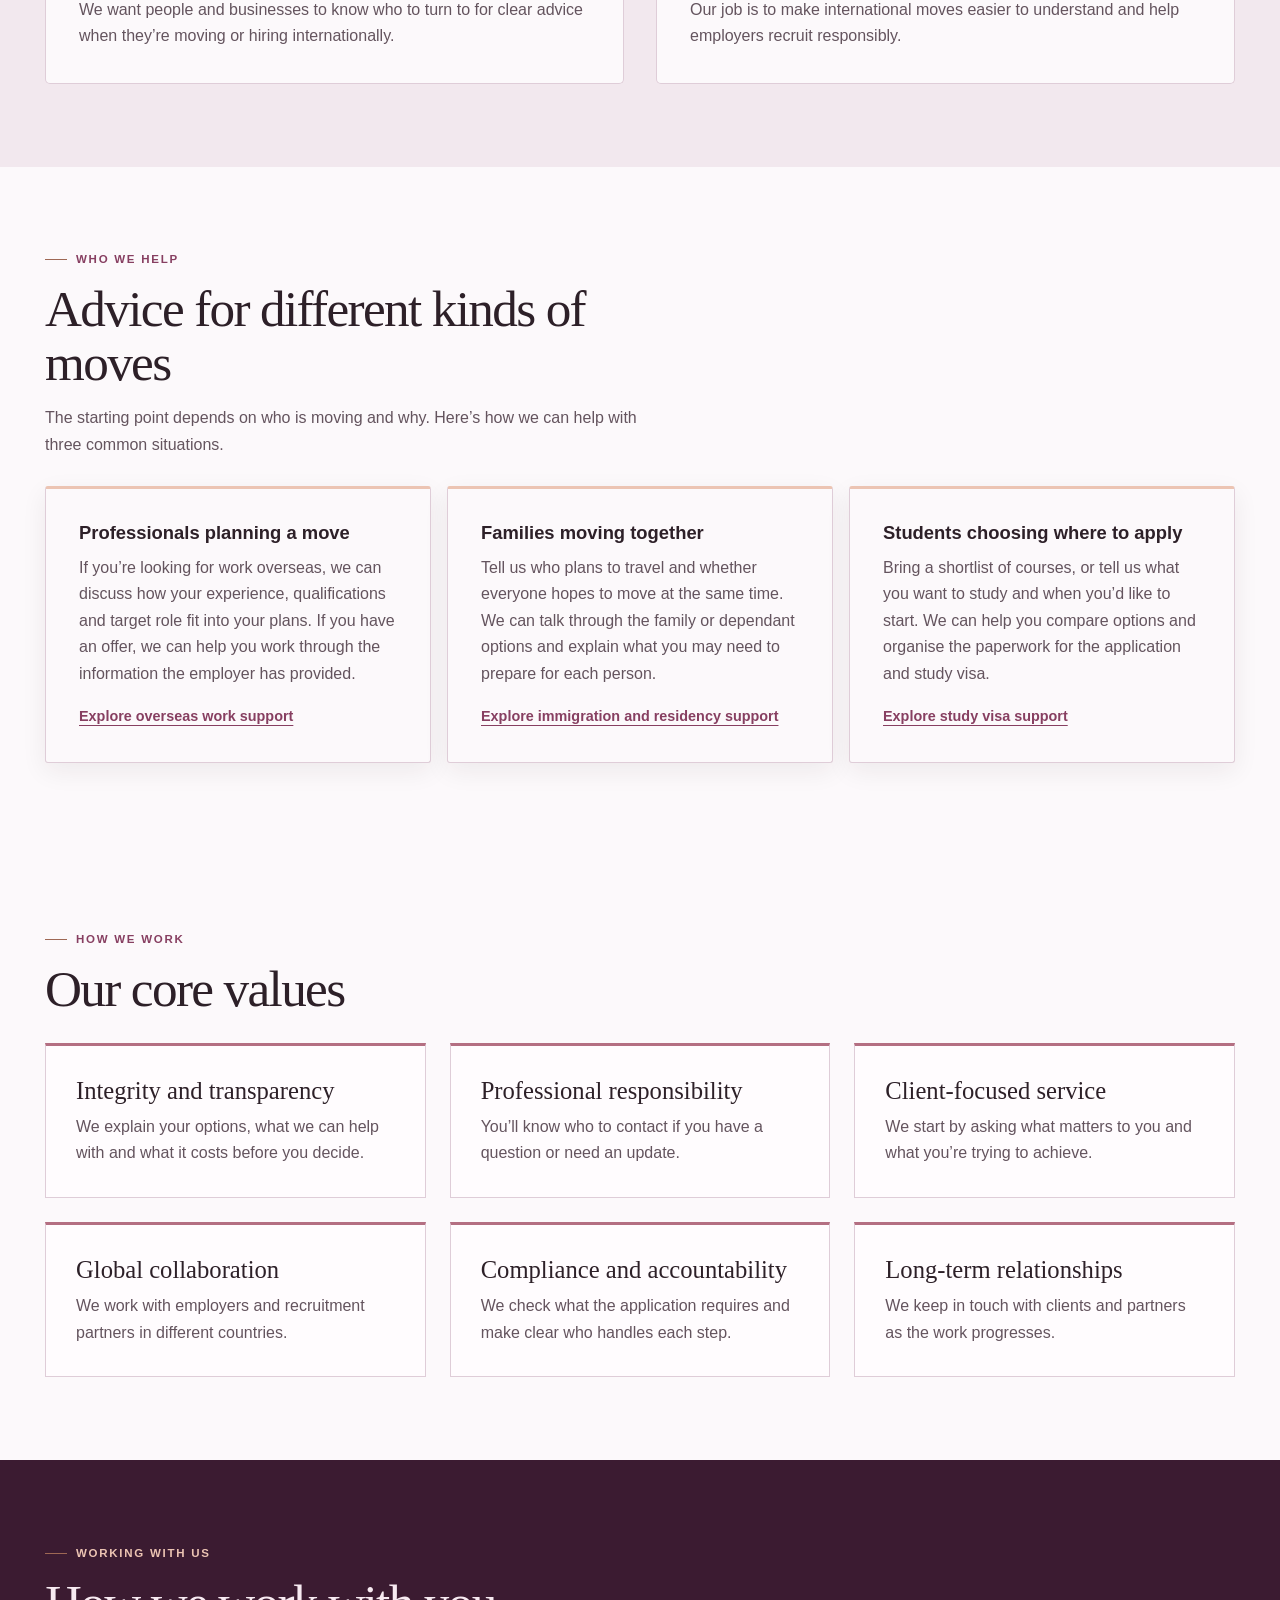
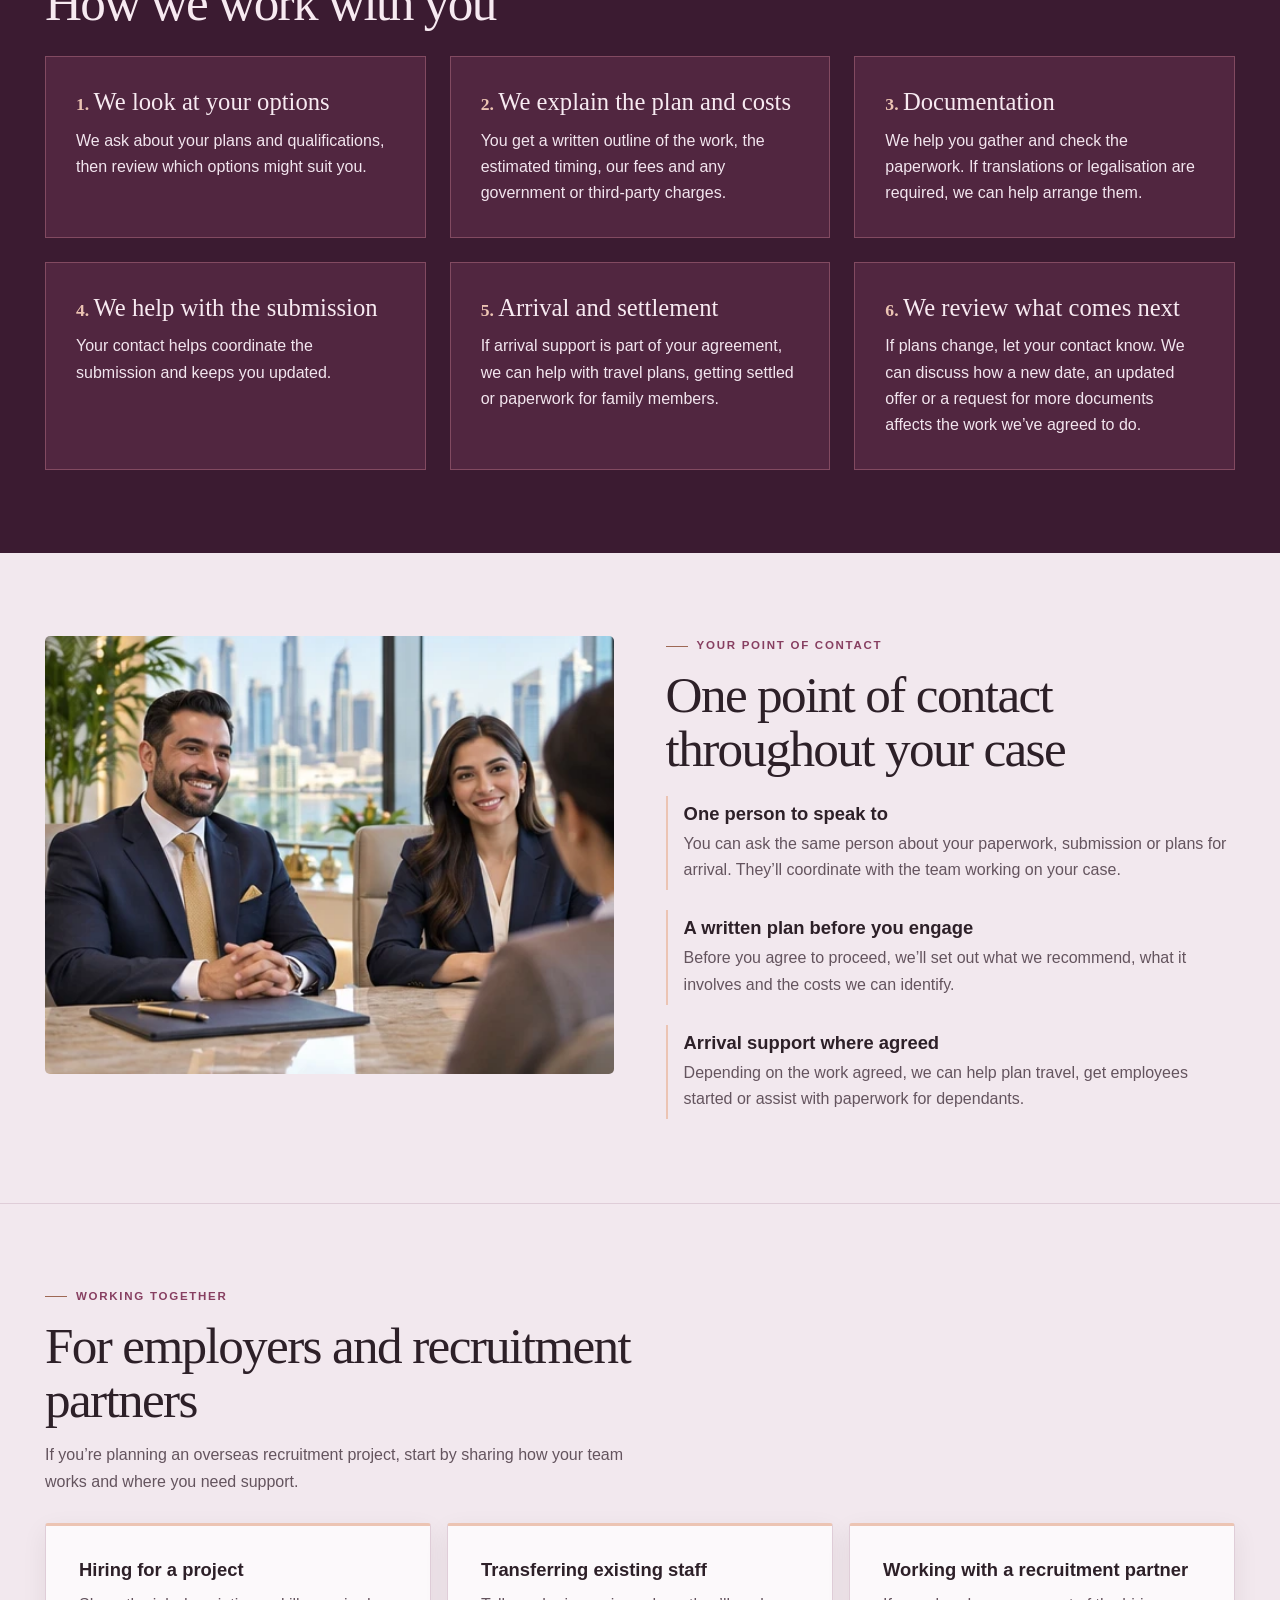
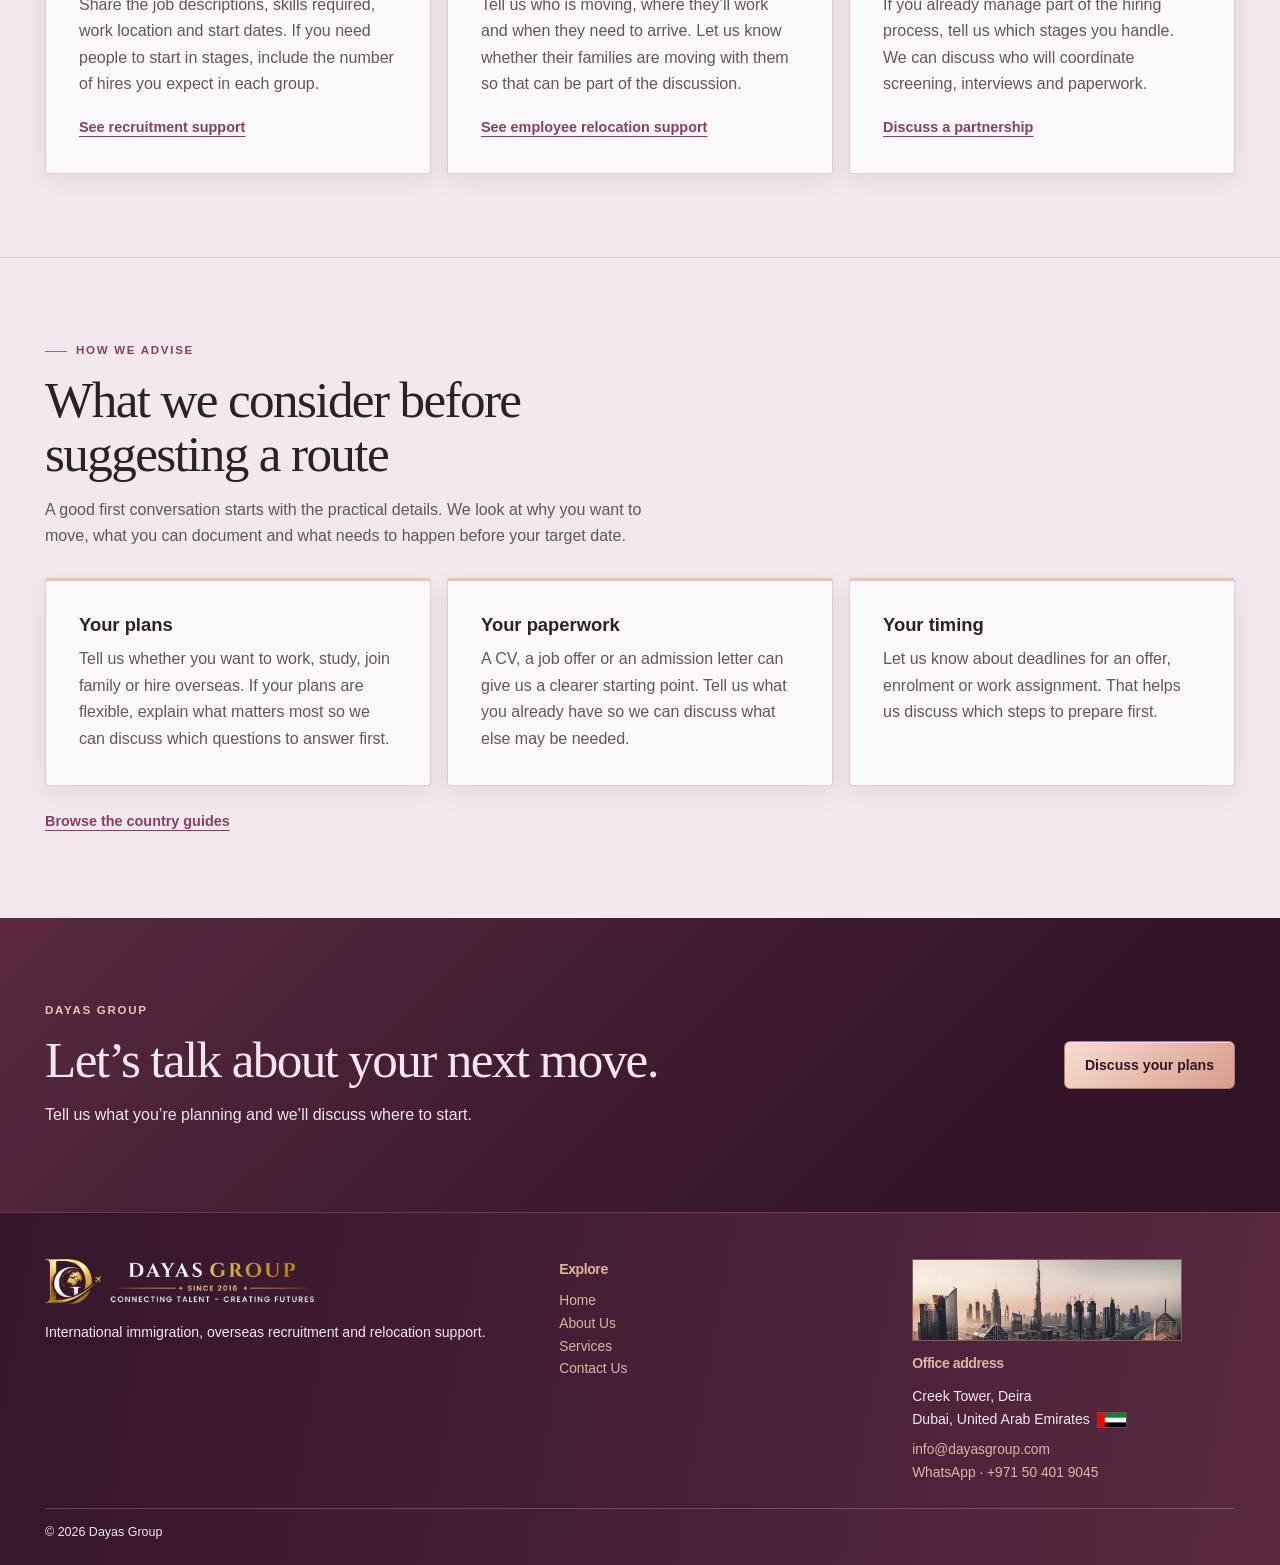
==== commit b1ef0a44: "change" ====
--- a/about.html
+++ b/about.html
@@ -1,12 +1,12 @@
 <!doctype html>
 <html lang="en"><head><meta charset="utf-8"><meta name="viewport" content="width=device-width, initial-scale=1">
 <title>About Our Immigration &amp; Recruitment Consultancy | Dayas Group</title><meta name="description" content="Get to know Dayas Group, a UAE-based consultancy with experience in immigration and overseas recruitment since 2016.">
-<meta name="theme-color" content="#080f28"><link rel="icon" href="assets/emblem.png"><link rel="stylesheet" href="styles.css"><script src="main.js" defer></script><meta property="og:type" content="website"><meta property="og:title" content="About Our Immigration &amp; Recruitment Consultancy | Dayas Group"><meta property="og:description" content="Get to know Dayas Group, a UAE-based consultancy with experience in immigration and overseas recruitment since 2016."><meta property="og:site_name" content="Dayas Group"><link rel="canonical" href="https://www.dayasgroup.com/about.html"><meta property="og:url" content="https://www.dayasgroup.com/about.html"><meta property="og:image" content="https://www.dayasgroup.com/assets/dayas-social.jpg"><meta property="og:image:width" content="1200"><meta property="og:image:height" content="630"><meta property="og:image:alt" content="Illustration of an immigration consultation"><meta property="og:locale" content="en_AE"><meta name="robots" content="index, follow, max-image-preview:large"><meta name="twitter:card" content="summary_large_image"><meta name="twitter:title" content="About Our Immigration &amp; Recruitment Consultancy | Dayas Group"><meta name="twitter:description" content="Get to know Dayas Group, a UAE-based consultancy with experience in immigration and overseas recruitment since 2016."><meta name="twitter:image" content="https://www.dayasgroup.com/assets/dayas-social.jpg"><meta name="twitter:image:alt" content="Illustration of an immigration consultation"><script type="application/ld+json">{"@context": "https://schema.org", "@graph": [{"@type": "Organization", "@id": "https://www.dayasgroup.com/#organization", "name": "Dayas Group", "url": "https://www.dayasgroup.com/", "logo": "https://www.dayasgroup.com/assets/logo.png", "telephone": "+971504019045", "email": "info@dayasgroup.com", "address": {"@type": "PostalAddress", "streetAddress": "Creek Tower, Deira", "addressLocality": "Dubai", "addressCountry": "AE"}}, {"@type": "WebSite", "@id": "https://www.dayasgroup.com/#website", "name": "Dayas Group", "url": "https://www.dayasgroup.com/", "publisher": {"@id": "https://www.dayasgroup.com/#organization"}, "inLanguage": "en"}, {"@type": "AboutPage", "@id": "https://www.dayasgroup.com/about.html#webpage", "url": "https://www.dayasgroup.com/about.html", "name": "About Our Immigration & Recruitment Consultancy | Dayas Group", "description": "Get to know Dayas Group, a UAE-based consultancy with experience in immigration and overseas recruitment since 2016.", "isPartOf": {"@id": "https://www.dayasgroup.com/#website"}, "about": {"@id": "https://www.dayasgroup.com/#organization"}, "inLanguage": "en"}]}</script></head>
+<meta name="theme-color" content="#311527"><link rel="icon" href="assets/emblem.png"><link rel="stylesheet" href="styles.css?v=clear-hero"><script src="main.js" defer></script><meta property="og:type" content="website"><meta property="og:title" content="About Our Immigration &amp; Recruitment Consultancy | Dayas Group"><meta property="og:description" content="Get to know Dayas Group, a UAE-based consultancy with experience in immigration and overseas recruitment since 2016."><meta property="og:site_name" content="Dayas Group"><link rel="canonical" href="https://www.dayasgroup.com/about.html"><meta property="og:url" content="https://www.dayasgroup.com/about.html"><meta property="og:image" content="https://www.dayasgroup.com/assets/dayas-social.jpg"><meta property="og:image:width" content="1200"><meta property="og:image:height" content="630"><meta property="og:image:alt" content="Illustration of an immigration consultation"><meta property="og:locale" content="en_AE"><meta name="robots" content="index, follow, max-image-preview:large"><meta name="twitter:card" content="summary_large_image"><meta name="twitter:title" content="About Our Immigration &amp; Recruitment Consultancy | Dayas Group"><meta name="twitter:description" content="Get to know Dayas Group, a UAE-based consultancy with experience in immigration and overseas recruitment since 2016."><meta name="twitter:image" content="https://www.dayasgroup.com/assets/dayas-social.jpg"><meta name="twitter:image:alt" content="Illustration of an immigration consultation"><script type="application/ld+json">{"@context": "https://schema.org", "@graph": [{"@type": "Organization", "@id": "https://www.dayasgroup.com/#organization", "name": "Dayas Group", "url": "https://www.dayasgroup.com/", "logo": "https://www.dayasgroup.com/assets/logo.png", "telephone": "+971504019045", "email": "info@dayasgroup.com", "address": {"@type": "PostalAddress", "streetAddress": "Creek Tower, Deira", "addressLocality": "Dubai", "addressCountry": "AE"}}, {"@type": "WebSite", "@id": "https://www.dayasgroup.com/#website", "name": "Dayas Group", "url": "https://www.dayasgroup.com/", "publisher": {"@id": "https://www.dayasgroup.com/#organization"}, "inLanguage": "en"}, {"@type": "AboutPage", "@id": "https://www.dayasgroup.com/about.html#webpage", "url": "https://www.dayasgroup.com/about.html", "name": "About Our Immigration & Recruitment Consultancy | Dayas Group", "description": "Get to know Dayas Group, a UAE-based consultancy with experience in immigration and overseas recruitment since 2016.", "isPartOf": {"@id": "https://www.dayasgroup.com/#website"}, "about": {"@id": "https://www.dayasgroup.com/#organization"}, "inLanguage": "en"}]}</script></head>
 <body><a class="skip" href="#main">Skip to content</a>
 <header class="header"><div class="wrap header-inner"><a class="brand" href="index.html"><img src="assets/logo.png" alt="Dayas Group" width="300" height="50"></a>
 <button class="menu" type="button" aria-expanded="false" aria-controls="navigation">Menu</button>
 <nav id="navigation" aria-label="Main navigation"><a href="index.html">Home</a><a href="about.html" aria-current="page">About Us</a><a href="services.html">Services</a><a href="contact.html">Contact Us</a></nav><a class="button header-cta" href="contact.html">Get in touch</a></div></header>
-<main id="main"><section class="page-hero photo-skyline"><div class="wrap"><p class="eyebrow">About us</p><h1>Immigration and recruitment advice for international moves</h1><p>We help people move, work and study abroad. We also help employers recruit and relocate staff internationally.</p></div></section><section class="section "><div class="wrap"><div class="split"><img loading="lazy" src="assets/mobility.webp" alt="International travellers at an airport"><div><p class="eyebrow">Our company</p><h2>Who we are</h2><p class="intro">Dayas Group is an international immigration, global mobility and recruitment consultancy headquartered in the UAE. We’ve worked in immigration and overseas recruitment since 2016.</p><p>Our clients include people applying for jobs and visas abroad, companies hiring overseas and recruitment partners working across countries.</p></div></div></div></section><section class="section soft"><div class="wrap"><div class="two"><article><h2>Our vision</h2><p>We want people and businesses to know who to turn to for clear advice when they’re moving or hiring internationally.</p></article><article><h2>Our mission</h2><p>Our job is to make international moves easier to understand and help employers recruit responsibly.</p></article></div></div></section><section class="section "><div class="wrap"><p class="eyebrow">How we work</p><h2>Our core values</h2><ol class="steps"><li><h3>Integrity and transparency</h3><p>We explain your options, what we can help with and what it costs before you decide.</p></li><li><h3>Professional responsibility</h3><p>You’ll know who to contact if you have a question or need an update.</p></li><li><h3>Client-focused service</h3><p>We start by asking what matters to you and what you’re trying to achieve.</p></li><li><h3>Global collaboration</h3><p>We work with employers and recruitment partners in different countries.</p></li><li><h3>Compliance and accountability</h3><p>We check what the application requires and make clear who handles each step.</p></li><li><h3>Long-term relationships</h3><p>We keep in touch with clients and partners as the work progresses.</p></li></ol></div></section><section class="section soft"><div class="wrap"><p class="eyebrow">Working with us</p><h2>How we work with you</h2><ol class="steps"><li><h3>We look at your options</h3><p>We ask about your plans and qualifications, then review which options might suit you.</p></li><li><h3>We explain the plan and costs</h3><p>You get a written outline of the work, the estimated timing, our fees and any government or third-party charges.</p></li><li><h3>Documentation</h3><p>We help you gather and check the paperwork. If translations or legalisation are required, we can help arrange them.</p></li><li><h3>We help with the submission</h3><p>Your contact helps coordinate the submission and keeps you updated.</p></li><li><h3>Arrival and settlement</h3><p>If arrival support is part of your agreement, we can help with travel plans, getting settled or paperwork for family members.</p></li></ol></div></section><section class="section soft"><div class="wrap"><div class="split content-feature"><img src="assets/practice-advisory.webp" alt="Advisers meeting in an office" loading="lazy"><div><p class="eyebrow">Your point of contact</p><h2>One point of contact throughout your case</h2><div class="feature-point"><h3>One person to speak to</h3><p>You can ask the same person about your paperwork, submission or plans for arrival. They’ll coordinate with the team working on your case.</p></div><div class="feature-point"><h3>A written plan before you engage</h3><p>Before you agree to proceed, we’ll set out what we recommend, what it involves and the costs we can identify.</p></div><div class="feature-point"><h3>Arrival support where agreed</h3><p>Depending on the work agreed, we can help plan travel, get employees started or assist with paperwork for dependants.</p></div></div></div></div></section><section class="section dark"><div class="wrap"><div class="callout"><div><p class="eyebrow">Dayas Group</p><h2>Let’s talk about your next move.</h2><p class="intro">Tell us what you’re planning and we’ll discuss where to start.</p></div><a class="button" href="contact.html">Discuss your plans</a></div></div></section></main>
-<footer class="footer"><div class="wrap"><div class="footer-grid"><div><a class="brand" href="index.html"><img src="assets/logo.png" alt="Dayas Group" width="300" height="50"></a><p>International immigration, overseas recruitment and relocation support.</p></div><div><h2>Explore</h2><nav aria-label="Footer navigation"><a href="index.html">Home</a><a href="about.html" aria-current="page">About Us</a><a href="services.html">Services</a><a href="contact.html">Contact Us</a></nav></div><div><h2>Office address</h2><p>Creek Tower, Deira<br>Dubai, United Arab Emirates</p><a href="mailto:info@dayasgroup.com">info@dayasgroup.com</a><a href="https://wa.me/971504019045" target="_blank" rel="noopener">WhatsApp · +971 50 401 9045</a></div></div><div class="footer-end">© <span data-year="">2026</span> Dayas Group</div></div></footer>
+<main id="main" class="about-page"><section class="page-hero photo-skyline about-hero"><div class="wrap"><p class="eyebrow">About us</p><h1>Immigration and recruitment advice for international moves</h1><p>We help people move, work and study abroad. We also help employers recruit and relocate staff internationally.</p></div></section><section class="section about-overview"><div class="wrap"><div class="split about-profile"><div class="about-profile-media"><img loading="lazy" src="assets/mobility.webp" alt="International travellers at an airport"><figure class="landmark-note"><img src="assets/office-skyline.webp" alt="Burj Khalifa and surrounding skyline" width="480" height="144" loading="lazy"><figcaption><img class="country-flag" src="assets/flag-uae.png" alt="" width="30" height="15"> United Arab Emirates</figcaption></figure></div><div class="about-profile-copy"><p class="eyebrow">Our company</p><h2>Who we are</h2><p class="intro">Dayas Group is an international immigration, global mobility and recruitment consultancy headquartered in the UAE. We’ve worked in immigration and overseas recruitment since 2016.</p><p>Our clients include people applying for jobs and visas abroad, companies hiring overseas and recruitment partners working across countries.</p><p>Some clients come to us with an offer or a destination in mind. Others are still comparing options. We start with the information you have and help you decide what to look into next.</p><p class="about-profile-link"><a class="text-link" href="services.html">Explore our services</a></p></div></div></div></section><section class="section soft about-purpose"><div class="wrap"><div class="two"><article><h2>Our vision</h2><p>We want people and businesses to know who to turn to for clear advice when they’re moving or hiring internationally.</p></article><article><h2>Our mission</h2><p>Our job is to make international moves easier to understand and help employers recruit responsibly.</p></article></div></div></section><section class="section about-client-grid" aria-labelledby="about-client-title"><div class="wrap"><p class="eyebrow">Who we help</p><h2 id="about-client-title">Advice for different kinds of moves</h2><p class="intro">The starting point depends on who is moving and why. Here’s how we can help with three common situations.</p><div class="three editorial-grid"><article><h3>Professionals planning a move</h3><p>If you’re looking for work overseas, we can discuss how your experience, qualifications and target role fit into your plans. If you have an offer, we can help you work through the information the employer has provided.</p><p><a class="text-link" href="services.html#employment">Explore overseas work support</a></p></article><article><h3>Families moving together</h3><p>Tell us who plans to travel and whether everyone hopes to move at the same time. We can talk through the family or dependant options and explain what you may need to prepare for each person.</p><p><a class="text-link" href="services.html#immigration">Explore immigration and residency support</a></p></article><article><h3>Students choosing where to apply</h3><p>Bring a shortlist of courses, or tell us what you want to study and when you’d like to start. We can help you compare options and organise the paperwork for the application and study visa.</p><p><a class="text-link" href="services.html#education">Explore study visa support</a></p></article></div></div></section><section class="section about-values"><div class="wrap"><p class="eyebrow">How we work</p><h2>Our core values</h2><ol class="about-grid about-values-grid"><li><h3>Integrity and transparency</h3><p>We explain your options, what we can help with and what it costs before you decide.</p></li><li><h3>Professional responsibility</h3><p>You’ll know who to contact if you have a question or need an update.</p></li><li><h3>Client-focused service</h3><p>We start by asking what matters to you and what you’re trying to achieve.</p></li><li><h3>Global collaboration</h3><p>We work with employers and recruitment partners in different countries.</p></li><li><h3>Compliance and accountability</h3><p>We check what the application requires and make clear who handles each step.</p></li><li><h3>Long-term relationships</h3><p>We keep in touch with clients and partners as the work progresses.</p></li></ol></div></section><section class="section about-process"><div class="wrap"><p class="eyebrow">Working with us</p><h2>How we work with you</h2><ol class="about-grid about-process-grid"><li><h3>We look at your options</h3><p>We ask about your plans and qualifications, then review which options might suit you.</p></li><li><h3>We explain the plan and costs</h3><p>You get a written outline of the work, the estimated timing, our fees and any government or third-party charges.</p></li><li><h3>Documentation</h3><p>We help you gather and check the paperwork. If translations or legalisation are required, we can help arrange them.</p></li><li><h3>We help with the submission</h3><p>Your contact helps coordinate the submission and keeps you updated.</p></li><li><h3>Arrival and settlement</h3><p>If arrival support is part of your agreement, we can help with travel plans, getting settled or paperwork for family members.</p></li><li><h3>We review what comes next</h3><p>If plans change, let your contact know. We can discuss how a new date, an updated offer or a request for more documents affects the work we’ve agreed to do.</p></li></ol></div></section><section class="section soft about-support"><div class="wrap"><div class="split content-feature"><img src="assets/practice-advisory.webp" alt="Advisers meeting in an office" loading="lazy"><div><p class="eyebrow">Your point of contact</p><h2>One point of contact throughout your case</h2><div class="feature-point"><h3>One person to speak to</h3><p>You can ask the same person about your paperwork, submission or plans for arrival. They’ll coordinate with the team working on your case.</p></div><div class="feature-point"><h3>A written plan before you engage</h3><p>Before you agree to proceed, we’ll set out what we recommend, what it involves and the costs we can identify.</p></div><div class="feature-point"><h3>Arrival support where agreed</h3><p>Depending on the work agreed, we can help plan travel, get employees started or assist with paperwork for dependants.</p></div></div></div></div></section><section class="section soft about-audience"><div class="wrap"><p class="eyebrow">Working together</p><h2>For employers and recruitment partners</h2><p class="intro">If you’re planning an overseas recruitment project, start by sharing how your team works and where you need support.</p><div class="three editorial-grid"><article><h3>Hiring for a project</h3><p>Share the job descriptions, skills required, work location and start dates. If you need people to start in stages, include the number of hires you expect in each group.</p><p><a class="text-link" href="services.html#recruitment">See recruitment support</a></p></article><article><h3>Transferring existing staff</h3><p>Tell us who is moving, where they’ll work and when they need to arrive. Let us know whether their families are moving with them so that can be part of the discussion.</p><p><a class="text-link" href="services.html#mobility">See employee relocation support</a></p></article><article><h3>Working with a recruitment partner</h3><p>If you already manage part of the hiring process, tell us which stages you handle. We can discuss who will coordinate screening, interviews and paperwork.</p><p><a class="text-link" href="contact.html?service=recruitment">Discuss a partnership</a></p></article></div></div></section><section class="section soft about-audience"><div class="wrap"><p class="eyebrow">How we advise</p><h2>What we consider before suggesting a route</h2><p class="intro">A good first conversation starts with the practical details. We look at why you want to move, what you can document and what needs to happen before your target date.</p><div class="three editorial-grid"><article><h3>Your plans</h3><p>Tell us whether you want to work, study, join family or hire overseas. If your plans are flexible, explain what matters most so we can discuss which questions to answer first.</p></article><article><h3>Your paperwork</h3><p>A CV, a job offer or an admission letter can give us a clearer starting point. Tell us what you already have so we can discuss what else may be needed.</p></article><article><h3>Your timing</h3><p>Let us know about deadlines for an offer, enrolment or work assignment. That helps us discuss which steps to prepare first.</p></article></div><p class="advisory-link"><a class="text-link" href="index.html#destinations">Browse the country guides</a></p></div></section><section class="section dark"><div class="wrap"><div class="callout"><div><p class="eyebrow">Dayas Group</p><h2>Let’s talk about your next move.</h2><p class="intro">Tell us what you’re planning and we’ll discuss where to start.</p></div><a class="button" href="contact.html">Discuss your plans</a></div></div></section></main>
+<footer class="footer"><div class="wrap"><div class="footer-grid"><div><a class="brand" href="index.html"><img src="assets/logo.png" alt="Dayas Group" width="300" height="50"></a><p>International immigration, overseas recruitment and relocation support.</p></div><div><h2>Explore</h2><nav aria-label="Footer navigation"><a href="index.html">Home</a><a href="about.html" aria-current="page">About Us</a><a href="services.html">Services</a><a href="contact.html">Contact Us</a></nav></div><div><img class="office-skyline" src="assets/office-skyline.webp" alt="Burj Khalifa and surrounding skyline" width="480" height="144" loading="lazy"><h2>Office address</h2><p class="country-address">Creek Tower, Deira<br>Dubai, United Arab Emirates<img class="country-flag" src="assets/flag-uae.png" alt="" width="30" height="15"></p><a href="mailto:info@dayasgroup.com">info@dayasgroup.com</a><a href="https://wa.me/971504019045" target="_blank" rel="noopener">WhatsApp · +971 50 401 9045</a></div></div><div class="footer-end">© <span data-year="">2026</span> Dayas Group</div></div></footer>
 <aside class="quick" aria-label="Quick contact"><a class="quick-call" href="tel:+971504019045">Call now</a><a href="https://wa.me/971504019045" target="_blank" rel="noopener">WhatsApp</a></aside>
 </body></html>
--- a/styles.css
+++ b/styles.css
@@ -1,13 +1,13 @@
 :root {
-  --navy: #080f28;
-  --navy-light: #111c38;
-  --gold: #e7c777;
-  --gold-deep: #7c591b;
-  --ink: #182238;
-  --muted: #505b6d;
-  --paper: #fffefa;
-  --soft: #f7f4ed;
-  --line: #e5dfd0;
+  --wine: #311527;
+  --wine-light: #592940;
+  --gold: #d79c87;
+  --gold-deep: #6e3b29;
+  --ink: #2d2028;
+  --muted: #64545e;
+  --paper: #fefbfd;
+  --soft: #f6eef2;
+  --line: #e2d3db;
   --max: 1190px;
 }
 * { box-sizing: border-box; }
@@ -18,11 +18,11 @@
 a { color: inherit; }
 button, input, select, textarea { font: inherit; }
 button { cursor: pointer; }
-:focus-visible { outline: 3px solid #b38430; outline-offset: 4px; }
+:focus-visible { outline: 3px solid #9e5375; outline-offset: 4px; }
 .wrap { width: min(calc(100% - 64px), var(--max)); margin-inline: auto; }
 .skip { position: fixed; z-index: 8; top: 8px; left: 8px; background: white; padding: 10px 16px; transform: translateY(-160%); }
 .skip:focus { transform: none; }
-.header { background: var(--navy); color: #fff; border-top: 3px solid var(--gold); position: relative; z-index: 3; }
+.header { background: var(--wine); color: #fff; border-top: 3px solid var(--gold); position: relative; z-index: 3; }
 .header-inner { display: flex; align-items: center; justify-content: space-between; gap: 22px; min-height: 88px; }
 .brand { display: inline-block; }
 .brand img { width: clamp(190px, 21vw, 270px); height: auto; }
@@ -31,10 +31,10 @@
 .header nav a:hover, .header nav a[aria-current] { color: var(--gold); }
 .header nav a[aria-current]::after { content: ""; position: absolute; height: 2px; background: var(--gold); bottom: 4px; left: 0; right: 0; }
 .menu { display: none; background: transparent; border: 1px solid #ffffff45; color: white; border-radius: 4px; padding: 8px 12px; }
-.button { display: inline-flex; gap: 12px; justify-content: center; align-items: center; background: var(--gold); color: var(--navy); padding: 12px 20px; min-height: 48px; border: 1px solid var(--gold); border-radius: 4px; font-weight: 700; font-size: .88rem; text-decoration: none; line-height: 1.3; }
-.button:hover { background: #f7dfa2; border-color: #f7dfa2; }
-.button.outline { background: #080f2855; color: #fff; border-color: #ffffff85; }
-.button.outline:hover { background: #080f28bb; }
+.button { display: inline-flex; gap: 12px; justify-content: center; align-items: center; background: var(--gold); color: var(--wine); padding: 12px 20px; min-height: 48px; border: 1px solid var(--gold); border-radius: 4px; font-weight: 700; font-size: .88rem; text-decoration: none; line-height: 1.3; }
+.button:hover { background: #e7c0b2; border-color: #e7c0b2; }
+.button.outline { background: #31152755; color: #fff; border-color: #ffffff85; }
+.button.outline:hover { background: #311527bb; }
 .header-cta { white-space: nowrap; min-height: 42px; }
 h1, h2, h3, p, figure { margin: 0; }
 h1, h2 { font-family: "Cormorant Garamond", Georgia, serif; font-weight: 500; line-height: 1.05; letter-spacing: -.032em; }
@@ -44,14 +44,14 @@
 p + p { margin-top: 14px; }
 .eyebrow { color: var(--gold-deep); text-transform: uppercase; letter-spacing: .15em; font-weight: 800; font-size: .72rem; margin-bottom: 13px; }
 .intro { color: var(--muted); max-width: 68ch; margin-top: 16px; }
-.hero { position: relative; background: var(--navy); color: #fff; }
+.hero { position: relative; background: var(--wine); color: #fff; }
 .photo-skyline { --photo: url("assets/dubai.webp"); }
 .photo-study { --photo: url("assets/study.webp"); }
 .photo-mobility { --photo: url("assets/mobility.webp"); }
-.slide, .page-hero { background: linear-gradient(90deg,#080f28f5 2%,#080f28cb 40%,#080f2868 75%,#080f2838), var(--photo) center / cover no-repeat; }
+.slide, .page-hero { background: linear-gradient(90deg,#311527f5 2%,#311527cb 40%,#31152768 75%,#31152738), var(--photo) center / cover no-repeat; }
 .slide { min-height: clamp(530px, 47vw, 710px); display: flex; align-items: center; }
 .hero-content { padding-block: 68px 105px; }
-.hero em { color: #f2d98d; font-style: normal; }
+.hero em { color: #f3c5ba; font-style: normal; }
 .hero .eyebrow, .page-hero .eyebrow, .dark .eyebrow { color: var(--gold); }
 .hero-copy, .page-hero p:last-child { color: #f0eef0; max-width: 53ch; margin-top: 22px; font-size: clamp(1rem, 1.5vw, 1.17rem); }
 .actions { display: flex; flex-wrap: wrap; gap: 11px; margin-top: 29px; }
@@ -60,26 +60,26 @@
 .dots button { width: 32px; height: 34px; display: grid; place-items: center; padding: 0; background: transparent; border: 0; }
 .dots button::before { content: ""; width: 20px; height: 4px; background: #ffffff88; border-radius: 3px; }
 .dots button[aria-current="true"]::before { background: var(--gold); }
-.pause { color: white; background: #080f2880; border: 1px solid #ffffff55; border-radius: 3px; padding: 5px 10px; font-size: .78rem; }
+.pause { color: white; background: #31152780; border: 1px solid #ffffff55; border-radius: 3px; padding: 5px 10px; font-size: .78rem; }
 .page-hero { color: white; padding-block: clamp(66px, 10vw, 135px); }
 .page-hero h1 { max-width: 950px; font-size: clamp(2.85rem, 5.5vw, 5.3rem); }
-.stats { background: var(--navy-light); color: white; border-bottom: 2px solid var(--gold); }
+.stats { background: var(--wine-light); color: white; border-bottom: 2px solid var(--gold); }
 .stats .wrap { display: grid; grid-template-columns: repeat(4, 1fr); padding-block: 21px; }
-.stats .wrap > div { padding: 7px 20px; border-right: 1px solid #e7c77735; text-align: center; }
+.stats .wrap > div { padding: 7px 20px; border-right: 1px solid #d79c8735; text-align: center; }
 .stats .wrap > div:last-child { border: 0; }
 .stats strong, .stats span { display: block; }
 .stats strong { font: 2.35rem/1.1 Georgia, serif; color: var(--gold); }
 .stats span { margin-top: 6px; font-size: .82rem; }
 .section { padding-block: clamp(48px, 7vw, 96px); }
 .soft { background: var(--soft); }
-.dark { color: white; background: var(--navy-light); }
-.dark .intro { color: #e4e7ef; }
+.dark { color: white; background: var(--wine-light); }
+.dark .intro { color: #eee5eb; }
 .practice-grid, .quote-grid, .region-grid, .two, .three { display: grid; gap: 16px; margin-top: 28px; }
 .practice-grid { grid-template-columns: repeat(6, 1fr); }
 .practice-card { grid-column: span 2; text-decoration: none; display: flex; flex-direction: column; min-height: 180px; }
 .practice-card:nth-child(n+4) { grid-column: span 3; }
 .practice-card, .region-grid article, .two article, .three article, figure, .enquiry { border: 1px solid var(--line); background: var(--paper); border-radius: 5px; padding: clamp(18px, 2.6vw, 33px); }
-.practice-card:hover { border-color: #b38430; background: var(--soft); }
+.practice-card:hover { border-color: #9e5375; background: var(--soft); }
 .practice-card p, .region-grid p, .two p, .three p, .steps p, .service-detail p { color: var(--muted); margin-top: 10px; }
 .practice-card span { margin-top: auto; padding-top: 16px; }
 .text-link, .practice-card span { color: var(--gold-deep); font-weight: 750; font-size: .9rem; text-underline-offset: 4px; }
@@ -88,7 +88,7 @@
 .split .text-link, .split .button, .faq-grid .button { margin-top: 22px; display: inline-flex; }
 .split p:not(.eyebrow) { color: var(--muted); }
 .quote-grid, .three { grid-template-columns: repeat(3, 1fr); }
-figure { border-top: 3px solid #b38430; }
+figure { border-top: 3px solid #9e5375; }
 blockquote { margin: 0; font: 1.3rem/1.5 Georgia, serif; }
 figcaption { margin-top: 18px; color: var(--gold-deep); font-size: .8rem; font-weight: 700; }
 .faq-grid { align-items: start; grid-template-columns: .85fr 1.15fr; }
@@ -107,7 +107,7 @@
 .steps li::marker { color: var(--gold-deep); font-weight: 800; }
 .jump { display: flex; flex-wrap: wrap; gap: 9px; margin-bottom: 24px; }
 .jump a { text-decoration: none; font-weight: 700; font-size: .86rem; padding: 8px 12px; background: var(--soft); border: 1px solid var(--line); border-radius: 4px; }
-.jump a:hover { border-color: #b38430; }
+.jump a:hover { border-color: #9e5375; }
 .service-detail { border-top: 1px solid var(--line); padding: 30px 0; align-items: start; scroll-margin-top: 20px; }
 .service-detail:last-child { border-bottom: 1px solid var(--line); }
 .service-detail h2 { font-size: clamp(1.85rem, 3vw, 2.7rem); }
@@ -123,7 +123,7 @@
 .enquiry textarea { resize: vertical; }
 .enquiry button { margin-top: 16px; }
 .form-row { display: grid; grid-template-columns: 1fr 1fr; gap: 12px; }
-.footer { padding: 46px 0 22px; background: var(--navy); color: #e1e5ee; border-top: 1px solid #e7c77740; }
+.footer { padding: 46px 0 22px; background: var(--wine); color: #ece3ea; border-top: 1px solid #d79c8740; }
 .footer-grid { display: grid; grid-template-columns: 1.5fr 1fr 1fr; gap: 30px; }
 .footer h2 { font: 700 .88rem/1.5 Arial, sans-serif; color: var(--gold); margin-bottom: 10px; }
 .footer a:not(.brand) { display: block; font-size: .86rem; text-decoration: none; overflow-wrap: anywhere; }
@@ -131,10 +131,10 @@
 .footer p { font-size: .88rem; margin: 8px 0; }
 .footer-end { margin-top: 24px; padding-top: 13px; border-top: 1px solid #ffffff30; font-size: .78rem; }
 .quick { display: flex; gap: 8px; position: fixed; z-index: 4; right: 17px; bottom: max(16px, env(safe-area-inset-bottom)); }
-.quick a { padding: 10px 15px; min-height: 44px; background: var(--gold); border: 1px solid #8b682b; color: var(--navy); border-radius: 5px; box-shadow: 0 4px 16px #080f2833; text-decoration: none; font-size: .87rem; font-weight: 800; white-space: nowrap; }
-.quick .quick-call { display: none; background: var(--navy); color: white; }
+.quick a { padding: 10px 15px; min-height: 44px; background: var(--gold); border: 1px solid #7e4b38; color: var(--wine); border-radius: 5px; box-shadow: 0 4px 16px #31152733; text-decoration: none; font-size: .87rem; font-weight: 800; white-space: nowrap; }
+.quick .quick-call { display: none; background: var(--wine); color: white; }
 @media (max-width: 1024px) {
-  body { padding-bottom: 73px; background: var(--navy); }
+  body { padding-bottom: 73px; background: var(--wine); }
   main { background: var(--paper); }
   .header-cta { display: none; }
   .quick .quick-call { display: inline-flex; align-items: center; }
@@ -145,11 +145,11 @@
   .header-inner { min-height: 72px; flex-wrap: wrap; }
   .header nav { width: 100%; flex-wrap: wrap; gap: 8px 18px; }
   .js .menu { display: block; }
-  .js .header nav { display: none; position: absolute; inset: 100% 0 auto; padding: 10px 18px 17px; background: var(--navy); border-bottom: 1px solid var(--gold); }
+  .js .header nav { display: none; position: absolute; inset: 100% 0 auto; padding: 10px 18px 17px; background: var(--wine); border-bottom: 1px solid var(--gold); }
   .js .header nav.open { display: grid; }
   .header nav a { padding: 9px 6px; }
   .header nav a[aria-current]::after { right: auto; width: 30px; left: 6px; }
-  .slide, .page-hero { background-image: linear-gradient(90deg,#080f28ee,#080f28a0), var(--photo); }
+  .slide, .page-hero { background-image: linear-gradient(90deg,#311527ee,#311527a0), var(--photo); }
   .slide { min-height: 505px; }
   .stats .wrap { grid-template-columns: repeat(2, 1fr); gap: 13px 0; }
   .stats .wrap > div:nth-child(2) { border: 0; }
@@ -171,10 +171,10 @@
 .practice-card {
   padding: 0;
   overflow: hidden;
-  box-shadow: 0 7px 22px #080f280b;
+  box-shadow: 0 7px 22px #3115270b;
   transition: box-shadow .2s ease, border-color .2s ease;
 }
-.practice-card:hover { box-shadow: 0 12px 28px #080f281a; }
+.practice-card:hover { box-shadow: 0 12px 28px #3115271a; }
 .practice-body {
   flex: 1;
   display: flex;
@@ -206,12 +206,12 @@
   border: 1px solid var(--line);
   border-radius: 6px;
   background: var(--paper);
-  box-shadow: 0 7px 24px #080f280c;
+  box-shadow: 0 7px 24px #3115270c;
 }
 .service-body { display: flex; flex-direction: column; gap: 22px; padding: clamp(18px, 2.8vw, 34px); border-top: 3px solid var(--gold); flex: 1; }
 .service-body > :last-child { margin-top: auto; padding-top: 16px; border-top: 1px solid var(--line); }
 .service-body li::marker { color: var(--gold-deep); }
-.service-detail:target { border-color: #b38430; box-shadow: 0 0 0 2px #e7c77766; }
+.service-detail:target { border-color: #9e5375; box-shadow: 0 0 0 2px #d79c8766; }
 .feature-point { margin-top: 20px; padding-left: 16px; border-left: 2px solid var(--gold); }
 .feature-point p { margin-top: 5px; }
 .content-feature img { aspect-ratio: 1.3; }
@@ -226,7 +226,7 @@
 .region-grid article {
   padding: 0;
   overflow: hidden;
-  box-shadow: 0 7px 22px #080f280b;
+  box-shadow: 0 7px 22px #3115270b;
 }
 .region-grid img {
   width: 100%;
@@ -264,3 +264,251 @@
   .practice-card:nth-child(4) { grid-column: 2 / span 2; }
   .practice-card:nth-child(5) { grid-column: 4 / span 2; }
 }
+
+/* Navy, champagne and ivory */
+:root {
+  --wine: #311527;
+  --wine-light: #592940;
+  --gold: #d9a896;
+  --gold-deep: #673a29;
+  --paper: #fffcfe;
+  --soft: #f2e6ec;
+  --line: #dbc7bf;
+  --ink: #2d2028;
+  --muted: #64545e;
+  --champagne: linear-gradient(135deg, #edc6db, #be7d65);
+}
+.header {
+  border-top: 0;
+  border-bottom: 1px solid #ba8b7980;
+  background: linear-gradient(110deg, #53243e, var(--wine) 65%);
+}
+.header-inner { min-height: clamp(76px, 8vw, 102px); }
+.button:not(.outline), .quick a:not(.quick-call) {
+  background: var(--champagne);
+  border-color: #b57c67;
+  box-shadow: inset 0 1px #f3dae8;
+}
+.button:not(.outline):hover, .quick a:not(.quick-call):hover { background: #e5bdae; }
+.button, .quick a, .practice-card, .service-detail, .editorial-grid article { border-radius: 3px; }
+.slide, .page-hero {
+  background-image: linear-gradient(90deg, #311527 0%, #311527e8 29%, #31152790 64%, #3115274d 100%), var(--photo);
+  border-bottom: 1px solid #ba8b7980;
+}
+.hero-content h1, .hero-content h2, .page-hero h1 { text-wrap: balance; }
+.hero-content h1, .hero-content h2 { max-width: 16ch; }
+.stats, .dark, .footer { background: linear-gradient(135deg, var(--wine-light), var(--wine) 75%); }
+.stats { border-bottom: 1px solid #ba8b7980; }
+.dark, .footer { color: #f4e6ee; }
+.footer a:not(.brand), .footer h2 { color: #e1b3a2; }
+.section.soft {
+  background-image: linear-gradient(125deg, #fffcfe50, transparent 68%);
+}
+.section:not(.dark) .eyebrow::before {
+  content: "";
+  display: inline-block;
+  width: 22px;
+  margin-inline-end: 9px;
+  vertical-align: middle;
+  border-top: 1px solid #9e6854;
+}
+.practice-card, .service-detail, .service-detail:last-child, .editorial-grid article {
+  box-shadow: 0 8px 26px #291f1b12;
+}
+.practice-body, .service-body { border-color: #b07762; }
+.practice-card:hover { border-color: #a46a55; }
+.footer-grid .office-skyline {
+  width: 100%;
+  max-width: 270px;
+  height: auto;
+  margin-bottom: 12px;
+  border: 1px solid #ba8b7980;
+}
+.country-flag {
+  display: inline-block;
+  width: auto;
+  max-width: none;
+  height: 14px;
+  vertical-align: baseline;
+  box-shadow: 0 0 0 1px #9e685480;
+}
+.country-address .country-flag { margin-inline-start: 8px; vertical-align: middle; }
+.country-stat strong { display: flex; justify-content: center; align-items: center; gap: 9px; }
+.landmark-note {
+  max-width: 480px;
+  margin-top: 20px;
+  padding: 0;
+  overflow: hidden;
+  border: 1px solid var(--line);
+  background: var(--paper);
+}
+.landmark-note > img {
+  width: 100%;
+  height: auto;
+  max-height: 185px;
+  aspect-ratio: 3 / 1;
+  object-fit: cover;
+  object-position: center 35%;
+  border-radius: 0;
+}
+.landmark-note figcaption { display: flex; gap: 10px; align-items: center; margin: 0; padding: 9px 13px; }
+.landmark-note .country-flag { width: auto; height: 14px; aspect-ratio: auto; border-radius: 0; }
+@media (max-width: 760px) {
+  .slide, .page-hero { background-image: linear-gradient(90deg,#311527f2,#311527a8), var(--photo); }
+}
+
+/* Destination showcase and navy-and-gold presentation */
+:root {
+  --wine: #311527;
+  --wine-light: #592940;
+  --gold: #dfad9a;
+  --paper: #fcf9fb;
+  --soft: #f2e8ee;
+}
+.header { background: #311527; border-top: 3px solid #ac725c; }
+.header nav a { font-weight: 600; }
+.hero { isolation: isolate; }
+.hero-content { position: relative; }
+.hero-content h1 { max-width: 17ch; font-size: clamp(3rem, 7vw, 7.25rem); }
+.hero-content h1, .page-hero h1 { text-shadow: 0 4px 28px #0006; }
+.hero-destination-link { display: inline-flex; gap: .7em; margin-top: 24px; color: var(--gold); font-weight: 700; text-underline-offset: .32em; }
+.stats { box-shadow: inset 0 1px #dfad9a42; }
+.section .wrap > h2 { max-width: 24ch; }
+.destination-section {
+  background: radial-gradient(ellipse at top right, #713b56, transparent 54%), #34162a;
+  color: #f9ecf3;
+  border-block: 1px solid #b07b67;
+}
+.destination-section .eyebrow { color: var(--gold); }
+.destination-section .intro { color: #f2e5ee; }
+.destination-grid { display: grid; grid-template-columns: repeat(3,minmax(0,1fr)); gap: clamp(15px,2vw,26px); margin-top: 32px; }
+.destination-card {
+  overflow: hidden; display: flex; flex-direction: column; min-width: 0;
+  border: 1px solid #ba8b7990; border-radius: 4px; background: #4a223a;
+  box-shadow: 0 10px 28px #0003;
+}
+.destination-photo { width: 100%; height: auto; aspect-ratio: 4 / 3; object-fit: cover; object-position: 50% 30%; }
+.destination-body { padding: clamp(16px,2.4vw,28px); border-top: 2px solid #ab7561; flex: 1; display: flex; flex-direction: column; gap: 12px; }
+.destination-body h3 { display: flex; align-items: center; gap: 10px; font: 500 clamp(1.25rem,2.1vw,1.85rem)/1.12 Georgia,serif; }
+.destination-body p { color: #f2e5ee; }
+.destination-body .text-link { margin-top: auto; color: #f3c5ba; }
+.destination-body .country-flag { flex: none; height: 17px; }
+.advisory-panel { background: #f3e6ee; border-top: 1px solid #dfcdd8; }
+.advisory-link { margin-top: 22px; }
+@media (max-width: 980px) { .destination-grid { grid-template-columns: repeat(2,minmax(0,1fr)); } }
+@media (max-width: 560px) { .destination-grid { grid-template-columns: minmax(0,1fr); } }
+
+/* Emerald, antique gold and limestone */
+:root {
+  --wine: #311527;
+  --wine-light: #592940;
+  --gold: #ecc4b3;
+  --gold-deep: #873f61;
+  --paper: #fcf9fb;
+  --soft: #f2e8ee;
+  --line: #dfcdd8;
+  --champagne: linear-gradient(132deg,#f7ddcf,#d79c8c);
+}
+.header, .footer { background: linear-gradient(100deg,#34162a,#592940); }
+.hero .outline { background-color: #452038b0; }
+.header .brand { flex-shrink: 0; }
+.header nav { gap: clamp(10px,1.7vw,26px); }
+.page-hero { border-bottom: 3px solid #af7a66; }
+.dark, .destination-section { background-color: #35192c; }
+.stats .wrap > div { border-color: #ecc4b342; }
+.about-page > .section { padding-block: clamp(42px,6.5vw,86px); }
+.about-hero h1 { max-width: 18ch; }
+.about-page .split { gap: clamp(20px,4vw,54px); align-items: start; }
+.about-profile { grid-template-columns: minmax(0,1fr) minmax(0,1fr); }
+.about-profile-media { display: grid; gap: 12px; }
+.about-profile-media > img { width: 100%; height: auto; aspect-ratio: 16 / 9; object-fit: cover; }
+.about-profile-media .landmark-note { max-width: none; margin: 0; }
+.about-profile-copy { padding: clamp(20px,4vw,45px); border: 1px solid var(--line); border-top: 3px solid #b46f82; background: #fffcfe; }
+.about-profile-copy p:not(.eyebrow) { margin-top: 14px; }
+.about-purpose .two { gap: clamp(15px,2.5vw,32px); }
+.about-purpose article { border-top: 3px solid #b46f82; }
+.about-page .editorial-grid > article { display: flex; flex-direction: column; }
+.about-page .editorial-grid > article p:has(> a) { margin-top: auto; padding-top: 16px; }
+.about-grid { display: grid; grid-template-columns: repeat(3,minmax(0,1fr)); gap: clamp(14px,2vw,24px); margin: 27px 0 0; padding: 0; }
+.about-grid > li { position: relative; padding: clamp(18px,2.6vw,30px); min-width: 0; list-style-position: inside; border: 1px solid var(--line); background: #fffcfe; }
+.about-grid > li h3 { font: 500 clamp(1.18rem,2vw,1.54rem)/1.2 Georgia,serif; }
+.about-grid > li p { margin-top: 9px; color: var(--muted); }
+.about-values-grid { list-style: none; }
+.about-values-grid > li { border-top: 3px solid #b46f82; }
+.about-process { background: #3b1b31; color: #f7eaf1; }
+.about-process .eyebrow { color: var(--gold); }
+.about-process .eyebrow::before { border-color: var(--gold); }
+.about-process-grid > li { background: #512640; border-color: #b46f8280; }
+.about-process-grid > li::marker { color: var(--gold); font: 700 1.1rem Georgia,serif; }
+.about-process-grid > li h3 { display: inline; }
+.about-process-grid > li p { color: #f2e5ee; }
+.about-support .feature-point { padding-block: 7px; }
+@media (max-width: 980px) {
+  .about-grid { grid-template-columns: repeat(2,minmax(0,1fr)); }
+}
+@media (max-width: 760px) {
+  .about-profile { grid-template-columns: minmax(0,1fr); }
+  .header .brand { flex-shrink: 1; }
+}
+@media (max-width: 540px) {
+  .about-grid { grid-template-columns: minmax(0,1fr); }
+}
+
+/* Wine, rose gold and porcelain */
+.header { background: #fcf9fb; color: var(--ink); border-bottom: 1px solid #dfcdd8; }
+.header .brand { background: #311527; border: 1px solid #a96583; border-radius: 3px; padding: 10px 13px; }
+.header nav a:hover, .header nav a[aria-current] { color: #873f61; }
+.header nav a[aria-current]::after { background: #a96583; }
+.header .menu { color: #451f37; border-color: #a96583; }
+.hero em { color: #f3c5ba; }
+.hero-content h1, .page-hero h1 { letter-spacing: -.045em; }
+.button, .quick a { border-radius: 6px; }
+.section.soft { background-image: none; }
+.destination-section { background: radial-gradient(ellipse at top right,#713b56,transparent 64%),#34162a; }
+.destination-card { background: #4a223a; }
+.about-process { background: #3b1b31; }
+@media (max-width: 760px) {
+  .header .brand { padding: 8px 9px; }
+  .js .header nav { color: #fff8fc; }
+  .js .header nav a:hover, .js .header nav a[aria-current] { color: #f3c5ba; }
+  .js .header nav a[aria-current]::after { background: #f3c5ba; }
+}
+
+/* Keep the landmark bright and the copy on a darker part of the hero. */
+.hero .hero-skyline {
+  --photo: url("assets/burj-khalifa-hero.webp");
+  min-height: max(clamp(530px, 43vw, 730px), 36vw);
+  background-image: linear-gradient(90deg,#21111f 0%,#21111ff2 27%,#21111fc4 46%,#21111f4a 59%,transparent 70%), var(--photo);
+  background-position: center;
+}
+.hero .hero-skyline h1 {
+  max-width: 15ch;
+  font-size: clamp(3rem, 5.3vw, 5.5rem);
+  line-height: 1.04;
+  color: #fff;
+}
+.hero .hero-skyline .hero-copy {
+  color: #fff;
+  max-width: 45ch;
+  font-size: clamp(1.05rem, 1.25vw, 1.22rem);
+  line-height: 1.65;
+  text-shadow: 0 2px 5px #140914;
+}
+@media (max-width: 760px) {
+  .hero .slide {
+    display: flex;
+    flex-direction: column;
+    align-items: stretch;
+    min-height: 0;
+    background: #281423;
+  }
+  .hero .slide::before {
+    content: "";
+    display: block;
+    height: clamp(220px,62vw,340px);
+    background: var(--photo) center / cover no-repeat;
+  }
+  .hero .hero-skyline::before { background-position: 76% center; }
+  .hero .hero-content { padding-block: 30px 76px; }
+  .hero .hero-skyline h1 { font-size: clamp(2.5rem,8vw,4rem); }
+}
